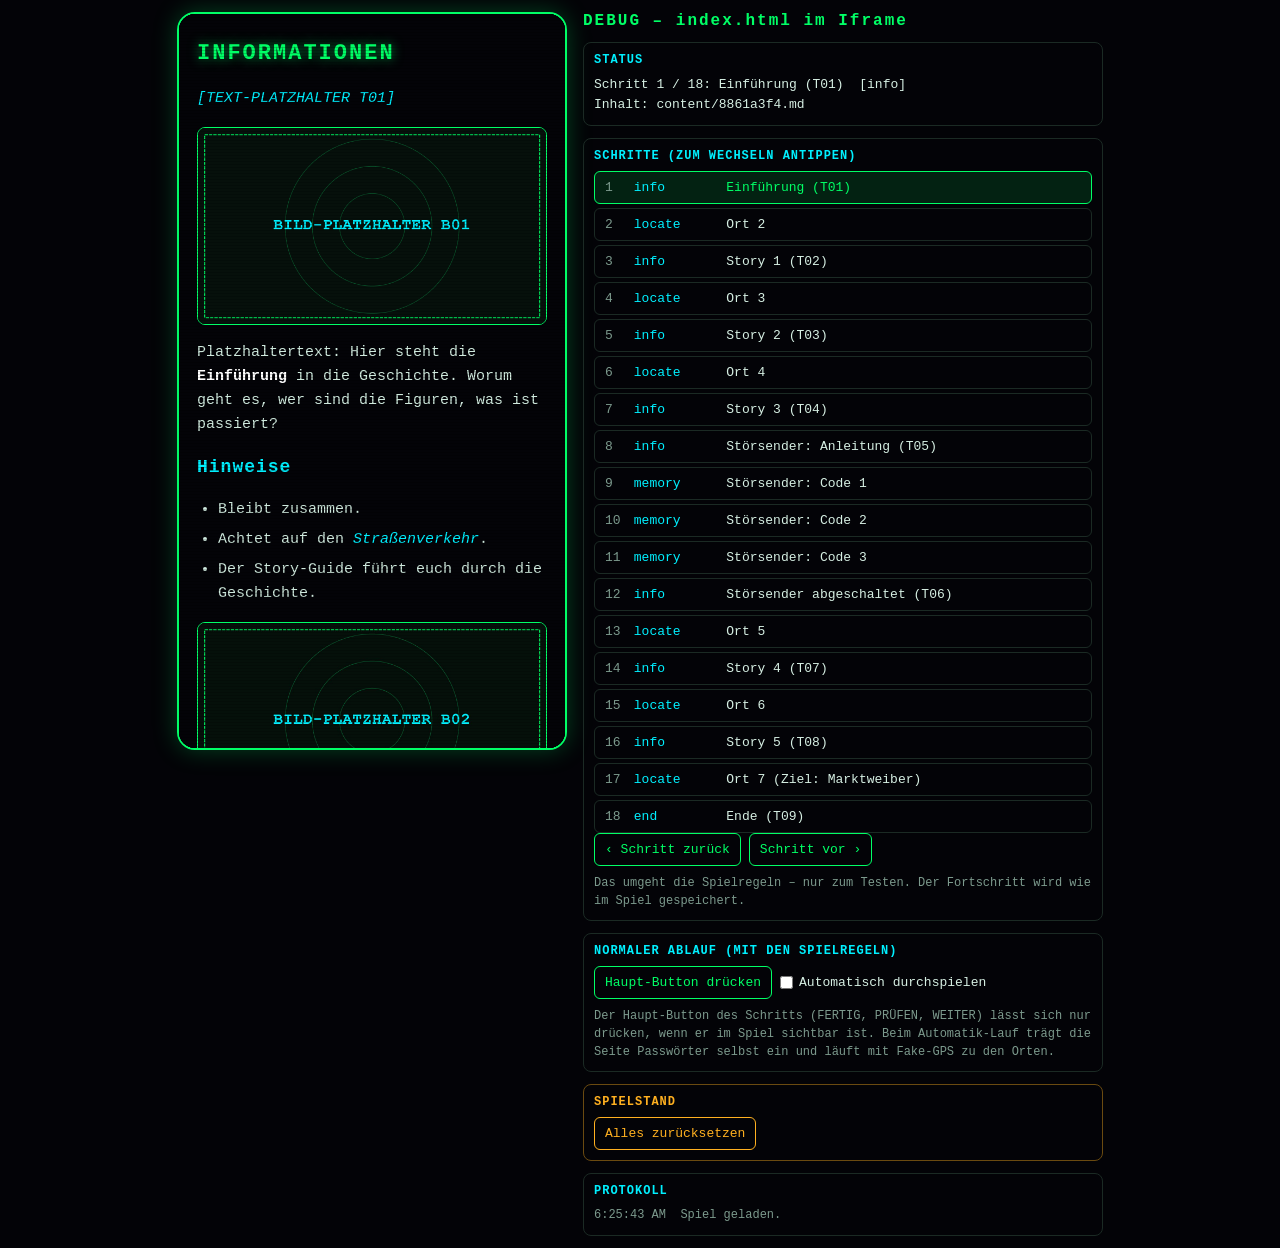
==== debug.html @ dcfc19c9 "V18" ====
<!DOCTYPE html>
<html lang="de">
<head>
  <meta charset="UTF-8">
  <title>Debug</title>
  <meta name="viewport" content="width=device-width, initial-scale=1">
  <meta name="theme-color" content="#030307">
  <meta name="robots" content="noindex">

  <style>
    :root { --bg: #030307; --green: #00ff66; --cyan: #00f0ff; --red: #ff3b5c; --amber: #ffb020; --muted: #7c9a8d; --line: #1b2a24; }
    * { box-sizing: border-box; margin: 0; padding: 0; }
    html, body { background: var(--bg); color: #d6efe3; font-family: "Courier New", ui-monospace, Menlo, Consolas, monospace; font-size: 13px; }

    .wrap { display: flex; flex-wrap: wrap; gap: 16px; justify-content: center; align-items: flex-start; padding: 12px; }
    .phone { width: 390px; max-width: 100%; height: min(800px, 82vh); border: 2px solid var(--green); border-radius: 18px; overflow: hidden; background: #000; box-shadow: 0 0 24px rgba(0, 255, 102, 0.25); }
    iframe { width: 100%; height: 100%; border: 0; display: block; }

    .panel { flex: 1 1 340px; max-width: 520px; display: flex; flex-direction: column; gap: 12px; }
    h1 { font-size: 16px; color: var(--green); letter-spacing: 2px; }
    h2 { font-size: 12px; color: var(--cyan); letter-spacing: 1px; margin-bottom: 8px; text-transform: uppercase; }
    section { border: 1px solid var(--line); border-radius: 8px; padding: 10px; }
    section.warn { border-color: #6a4a10; }
    section.warn h2 { color: var(--amber); }

    .row { display: flex; flex-wrap: wrap; gap: 8px; align-items: center; }
    .row + .row { margin-top: 8px; }
    button { font: inherit; color: var(--green); background: transparent; border: 1px solid var(--green); border-radius: 6px; padding: 8px 10px; cursor: pointer; }
    button:active { background: rgba(0, 255, 102, 0.15); }
    button.danger { color: var(--amber); border-color: var(--amber); }
    label { display: inline-flex; align-items: center; gap: 6px; color: #d6efe3; }
    input[type="number"] { font: inherit; width: 72px; background: #0a0f0d; color: var(--green); border: 1px solid var(--line); border-radius: 4px; padding: 5px; }
    input[type="range"] { flex: 1; min-width: 120px; accent-color: var(--green); }

    .steps { display: flex; flex-direction: column; gap: 4px; }
    .steps button { text-align: left; display: flex; gap: 8px; border-color: var(--line); color: #d6efe3; }
    .steps button .no { color: var(--muted); min-width: 1.6em; }
    .steps button .ty { color: var(--cyan); min-width: 6.5em; }
    .steps button.now { border-color: var(--green); background: rgba(0, 255, 102, 0.12); color: var(--green); }
    .steps button.done .no::after { content: " ✔"; color: var(--green); }

    pre { white-space: pre-wrap; line-height: 1.55; color: #d6efe3; }
    #log { max-height: 150px; overflow-y: auto; color: var(--muted); font-size: 12px; }
    .err { color: var(--red); }
    .hint { color: var(--muted); font-size: 12px; line-height: 1.5; }
  </style>
</head>
<body>
  <div class="wrap">
    <div class="phone">
      <iframe id="game" src="index.html" title="Spiel" allow="geolocation; accelerometer; gyroscope; magnetometer; screen-wake-lock"></iframe>
    </div>

    <aside class="panel">
      <h1>DEBUG – index.html im Iframe</h1>
      <p class="hint" id="problem" hidden></p>

      <section>
        <h2>Status</h2>
        <pre id="status">Lade …</pre>
      </section>

      <section>
        <h2>Schritte (zum Wechseln antippen)</h2>
        <div class="steps" id="steps"></div>
        <div class="row">
          <button type="button" id="prev">‹ Schritt zurück</button>
          <button type="button" id="fwd">Schritt vor ›</button>
        </div>
        <p class="hint" style="margin-top:8px">Das umgeht die Spielregeln – nur zum Testen. Der Fortschritt wird wie im Spiel gespeichert.</p>
      </section>

      <section>
        <h2>Normaler Ablauf (mit den Spielregeln)</h2>
        <div class="row">
          <button type="button" id="main">Haupt-Button drücken</button>
          <label><input type="checkbox" id="auto"> Automatisch durchspielen</label>
        </div>
        <p class="hint" style="margin-top:8px">Der Haupt-Button des Schritts (FERTIG, PRÜFEN, WEITER) lässt sich nur drücken, wenn er im Spiel sichtbar ist. Beim Automatik-Lauf trägt die Seite Passwörter selbst ein und läuft mit Fake-GPS zu den Orten.</p>
      </section>

      <section data-for="locate" hidden>
        <h2>Ort: Fake-GPS (überschreibt das echte GPS)</h2>
        <div class="row">
          <button type="button" id="tp">Zum Ort teleportieren</button>
          <button type="button" id="far">100 m davor</button>
          <button type="button" id="near">35 m davor</button>
          <button type="button" id="step">Schritt zum Ort</button>
        </div>
        <div class="row">
          <label>Schritt <input type="number" id="stepM" value="12" min="1" max="200"> m</label>
          <label>Genauigkeit <input type="number" id="acc" value="8" min="1" max="500"> m</label>
          <button type="button" id="real">Echtes GPS</button>
        </div>
        <div class="row">
          <label><input type="checkbox" id="compass"> Fake-Kompass</label>
          <input type="range" id="heading" min="0" max="359" value="0">
          <span id="headingVal">0°</span>
        </div>
      </section>

      <section data-for="password" hidden>
        <h2>Passwort</h2>
        <div class="row">
          <button type="button" id="fillRight">Richtiges Passwort eintragen</button>
          <button type="button" id="fillWrong">Falsches testen</button>
        </div>
        <p class="hint" style="margin-top:8px" id="answers"></p>
      </section>

      <section data-for="memory" hidden>
        <h2>Minispiel: Muster</h2>
        <div class="row">
          <button type="button" id="memSolve">Muster lösen</button>
          <button type="button" id="memWrong">Falsche Taste</button>
        </div>
        <p class="hint" style="margin-top:8px">Wirkt nur, solange das Eingabefeld frei ist (nach dem Blinken).</p>
      </section>

      <section class="warn">
        <h2>Spielstand</h2>
        <div class="row">
          <button type="button" id="reset" class="danger">Alles zurücksetzen</button>
        </div>
      </section>

      <section>
        <h2>Protokoll</h2>
        <pre id="log"></pre>
      </section>
    </aside>
  </div>

  <script>
  "use strict";

  /* ======================================================================
     debug.html – zeigt die index.html in einem Iframe (kein doppelter Code) und steuert sie
     von außen. Das geht, weil beide Seiten denselben Ursprung haben (über https:// oder
     http://localhost öffnen – als Datei (file://) verbietet der Browser den Zugriff).
     Die Schritte und ihre Reihenfolge kommen aus steps.js des Spiels; hier wird nichts nachgebaut.
     Neue Module funktionieren hier sofort mit Schrittliste, Zurück/Vor und Haupt-Button.
     ====================================================================== */

  const $ = (id) => document.getElementById(id);
  const frame = $("game");
  const M_PER_DEG = 111320;

  /* ---------- Zugriff auf das Spiel ---------- */
  function gameWindow() {
    try {
      const w = frame.contentWindow;
      void w.document;                      // wirft bei fremdem Ursprung
      return typeof w.goTo === "function" && w.document.getElementById("view") ? w : null;
    } catch (e) { return null; }
  }
  /** Code im Kontext des Spiels ausführen (kommt auch an dessen let/const heran) */
  function ev(code) {
    const w = gameWindow();
    if (!w) throw new Error("Spiel nicht bereit");
    return w.eval(code);
  }
  /** Zustand des Spiels als einfaches Objekt */
  function snapshot() {
    return JSON.parse(ev("JSON.stringify({" +
      "index: state.index, total: STEPS.length," +
      "steps: STEPS.map((s) => ({ id: s.id, type: s.type, title: s.title || s.id }))," +
      "step: STEPS[state.index]," +
      "info: current && current.instance && current.instance.info ? current.instance.info() : null," +
      "pos: pos ? { acc: pos.acc, age: (Date.now() - pos.t) / 1000 } : null," +
      "heading: heading })"));
  }

  function log(msg, isError) {
    const el = $("log");
    const line = document.createElement("div");
    line.textContent = `${new Date().toLocaleTimeString()}  ${msg}`;
    if (isError) line.className = "err";
    el.prepend(line);
    while (el.childElementCount > 60) el.lastChild.remove();
  }
  function act(name, fn) {
    try { fn(); } catch (e) { log(`${name}: ${e.message}`, true); }
  }

  /* ---------- Schritte wechseln ---------- */
  function goTo(i) {
    const s = snapshot();
    const index = Math.min(Math.max(i, 0), s.total - 1);
    ev(`goTo(${index})`);
    log(`Schritt ${index + 1} „${s.steps[index].title}“ (${s.steps[index].type}).`);
  }
  $("prev").addEventListener("click", () => act("Zurück", () => goTo(snapshot().index - 1)));
  $("fwd").addEventListener("click", () => act("Vor", () => goTo(snapshot().index + 1)));

  /* ---------- Haupt-Button (normaler Ablauf) ---------- */
  function mainButton() {
    return [...gameWindow().document.querySelectorAll("#view .go")].find((b) => !b.disabled && b.getClientRects().length > 0) || null;
  }
  function pressMain() {
    const b = mainButton();
    if (!b) throw new Error("Es gibt gerade keinen drückbaren Haupt-Button (bei „Ort“: erst am Ort).");
    b.click();
    log(`Gedrückt: „${b.textContent.trim()}“.`);
  }
  $("main").addEventListener("click", () => act("Haupt-Button", pressMain));

  /* ---------- Geometrie & Fake-GPS ---------- */
  const mToLat = (m) => m / M_PER_DEG;
  function distM(a, b) {
    const dy = (b.lat - a.lat) * M_PER_DEG;
    const dx = (b.lng - a.lng) * M_PER_DEG * Math.cos((a.lat * Math.PI) / 180);
    return Math.hypot(dx, dy);
  }

  const fake = { active: false, lat: 0, lng: 0 };
  function sendFix() {
    const w = gameWindow();
    if (!w || !fake.active) return;
    w.onPosition({ coords: { latitude: fake.lat, longitude: fake.lng, accuracy: Number($("acc").value) || 8, heading: null, speed: 0 } });
  }
  function setFake(lat, lng) {
    fake.active = true; fake.lat = lat; fake.lng = lng;
    sendFix();
  }
  // Frische Fake-Messung, solange aktiv (sonst würde ein echtes GPS-Signal dazwischenfunken)
  setInterval(() => { try { sendFix(); } catch (e) { /* Spiel lädt gerade */ } }, 1000);

  function stepToward(t, meters) {
    const d = distM(fake, t);
    if (d < 0.5) return;
    const k = Math.min(meters, d) / d;
    setFake(fake.lat + (t.lat - fake.lat) * k, fake.lng + (t.lng - fake.lng) * k);
  }
  function locateStep() {
    const s = snapshot();
    if (s.step.type !== "locate") throw new Error("Der aktuelle Schritt ist kein Ort.");
    return s.step;
  }

  $("tp").addEventListener("click", () => act("Teleport", () => {
    const t = locateStep();
    setFake(t.lat, t.lng);
    log("Fake-GPS direkt am Ort.");
  }));
  $("far").addEventListener("click", () => act("100 m davor", () => {
    const t = locateStep();
    setFake(t.lat - mToLat(100), t.lng);
    log("Fake-GPS 100 m südlich vom Ort.");
  }));
  $("near").addEventListener("click", () => act("35 m davor", () => {
    const t = locateStep();
    setFake(t.lat - mToLat(35), t.lng);
    log("Fake-GPS 35 m südlich vom Ort (zwischen „Fast da“ und Ankunft).");
  }));
  $("step").addEventListener("click", () => act("Schritt", () => {
    const t = locateStep();
    if (!fake.active) setFake(t.lat - mToLat(100), t.lng);
    stepToward(t, Number($("stepM").value) || 12);
  }));
  $("real").addEventListener("click", () => { fake.active = false; log("Echtes GPS wird wieder genutzt."); });

  $("heading").addEventListener("input", () => { $("headingVal").textContent = `${$("heading").value}°`; });
  setInterval(() => {
    if (!$("compass").checked) return;
    try { ev(`setSensorHeading(${Number($("heading").value)})`); } catch (e) { /* Spiel lädt gerade */ }
  }, 100);

  /* ---------- Passwort ---------- */
  function fillPassword(text) {
    const doc = gameWindow().document;
    const input = doc.querySelector("#view input.field");
    const form = doc.querySelector("#view form");
    if (!input || !form) throw new Error("Der aktuelle Schritt hat kein Passwort-Feld.");
    input.value = text;
    form.requestSubmit();
  }
  $("fillRight").addEventListener("click", () => act("Passwort", () => {
    const answers = snapshot().step.answers || [];
    if (!answers.length) throw new Error("Für diesen Schritt ist kein Passwort hinterlegt.");
    fillPassword(answers[0]);
    log(`Passwort „${answers[0]}“ eingetragen.`);
  }));
  $("fillWrong").addEventListener("click", () => act("Passwort", () => { fillPassword("falsch-" + Date.now() % 1000); log("Falsches Passwort eingetragen."); }));

  /* ---------- Minispiel ---------- */
  function memoryCells() { return [...gameWindow().document.querySelectorAll("#view .mem-cell")]; }
  function solveMemory() {
    const s = snapshot();
    if (!s.info || s.info.phase !== "input") throw new Error("Das Muster wird gerade gezeigt oder die Runde läuft nicht.");
    const cells = memoryCells();
    s.info.pattern.filter((i) => !s.info.found.includes(i)).forEach((i) => cells[i].click());
  }
  $("memSolve").addEventListener("click", () => act("Muster", () => { solveMemory(); log("Muster gelöst."); }));
  $("memWrong").addEventListener("click", () => act("Muster", () => {
    const s = snapshot();
    if (!s.info || s.info.phase !== "input") throw new Error("Das Muster wird gerade gezeigt oder die Runde läuft nicht.");
    const wrong = memoryCells().findIndex((c, i) => !s.info.pattern.includes(i));
    memoryCells()[wrong].click();
    log("Falsche Taste getippt.");
  }));

  /* ---------- Automatisch durchspielen (jeder Schritt mit seinen normalen Regeln) ---------- */
  let lastAutoIndex = -1, autoWait = 0;
  setInterval(() => {
    if (!$("auto").checked) return;
    try {
      const s = snapshot();
      const t = s.step.type;
      if (t === "end") { $("auto").checked = false; log("Ende erreicht – Automatik beendet."); return; }
      if (s.index !== lastAutoIndex) { lastAutoIndex = s.index; autoWait = 0; }

      if (t === "locate") {
        if (s.info && s.info.arrived) { if (mainButton()) pressMain(); return; }
        if (!fake.active) setFake(s.step.lat - mToLat(150), s.step.lng);
        stepToward(s.step, Number($("stepM").value) || 12);
      } else if (t === "memory") {
        if (s.info.phase === "idle" && mainButton()) pressMain();
        else if (s.info.phase === "input") solveMemory();
      } else if (t === "password") {
        if (autoWait === 0) { fillPassword((s.step.answers || [""])[0]); autoWait = 1; }
      } else if (autoWait === 0 && mainButton()) {
        pressMain();
        autoWait = 1;
      }
    } catch (e) { /* Spiel lädt gerade */ }
  }, 450);

  /* ---------- Zurücksetzen ---------- */
  $("reset").addEventListener("click", () => act("Reset", () => {
    fake.active = false;
    $("auto").checked = false;
    ev("localStorage.clear()");
    frame.contentWindow.location.reload();
    log("Spielstand gelöscht, Spiel neu geladen.");
  }));

  /* ---------- Anzeige ---------- */
  let renderedIndex = -1, renderedTotal = -1;

  function renderSteps(s) {
    const box = $("steps");
    box.replaceChildren(...s.steps.map((st, i) => {
      const b = document.createElement("button");
      b.type = "button";
      b.className = i === s.index ? "now" : i < s.index ? "done" : "";
      const no = document.createElement("span"); no.className = "no"; no.textContent = String(i + 1);
      const ty = document.createElement("span"); ty.className = "ty"; ty.textContent = st.type;
      const ti = document.createElement("span"); ti.textContent = st.title;
      b.append(no, ty, ti);
      b.addEventListener("click", () => act("Wechsel", () => goTo(i)));
      return b;
    }));
  }

  function renderStatus() {
    const box = $("status"), problem = $("problem");
    let s;
    try { s = snapshot(); } catch (e) {
      box.textContent = "Spiel nicht erreichbar.";
      problem.hidden = false;
      problem.className = "hint err";
      problem.textContent = location.protocol === "file:"
        ? "Zugriff blockiert: Bitte debug.html über https:// (z. B. GitHub Pages) oder http://localhost öffnen, nicht als Datei."
        : "Das Spiel lädt noch …";
      return;
    }
    problem.hidden = true;

    if (s.index !== renderedIndex || s.total !== renderedTotal) {
      renderSteps(s);
      renderedIndex = s.index; renderedTotal = s.total;
    }
    document.querySelectorAll("[data-for]").forEach((sec) => { sec.hidden = sec.dataset.for !== s.step.type; });
    if (s.step.type === "password") $("answers").textContent = `Richtig: ${(s.step.answers || []).join(", ")}`;

    const lines = [`Schritt ${s.index + 1} / ${s.total}: ${s.step.title || s.step.id}  [${s.step.type}]`];
    if (s.step.md) lines.push(`Inhalt: content/${s.step.md}.md`);
    if (s.step.type === "locate" && s.info) {
      lines.push(`Entfernung: ${s.info.dist === null ? "–" : Math.round(s.info.dist) + " m"}   Angekommen: ${s.info.arrived ? "JA (WEITER sichtbar)" : "nein"}`);
      lines.push(`Regel: Radius ${s.info.radius} m, Genauigkeit ≤ ${s.info.maxAcc} m, ${s.info.holdSeconds} s ununterbrochen (jetzt ${s.info.held.toFixed(1)} s); „FAST DA“ ab ${s.info.approach} m`);
      lines.push(s.pos ? `GPS ±${Math.round(s.pos.acc)} m (${fake.active ? "FAKE" : "echt"}, vor ${Math.round(s.pos.age)} s)` : "GPS: noch keine Position");
      lines.push(`Kompass: ${s.heading === null ? "–" : Math.round(s.heading) + "°"}`);
    }
    if (s.step.type === "memory" && s.info) {
      lines.push(`Runde ${s.info.round} / ${s.info.rounds}   Phase: ${s.info.phase}   getippt: ${s.info.found.length} / ${s.info.pattern.length}` + (s.info.failTo ? `   bei Fehler → ${s.info.failTo}` : ""));
    }
    box.textContent = lines.join("\n");
  }
  setInterval(renderStatus, 500);

  frame.addEventListener("load", () => { renderedIndex = -1; log("Spiel geladen."); });
  </script>
</body>
</html>
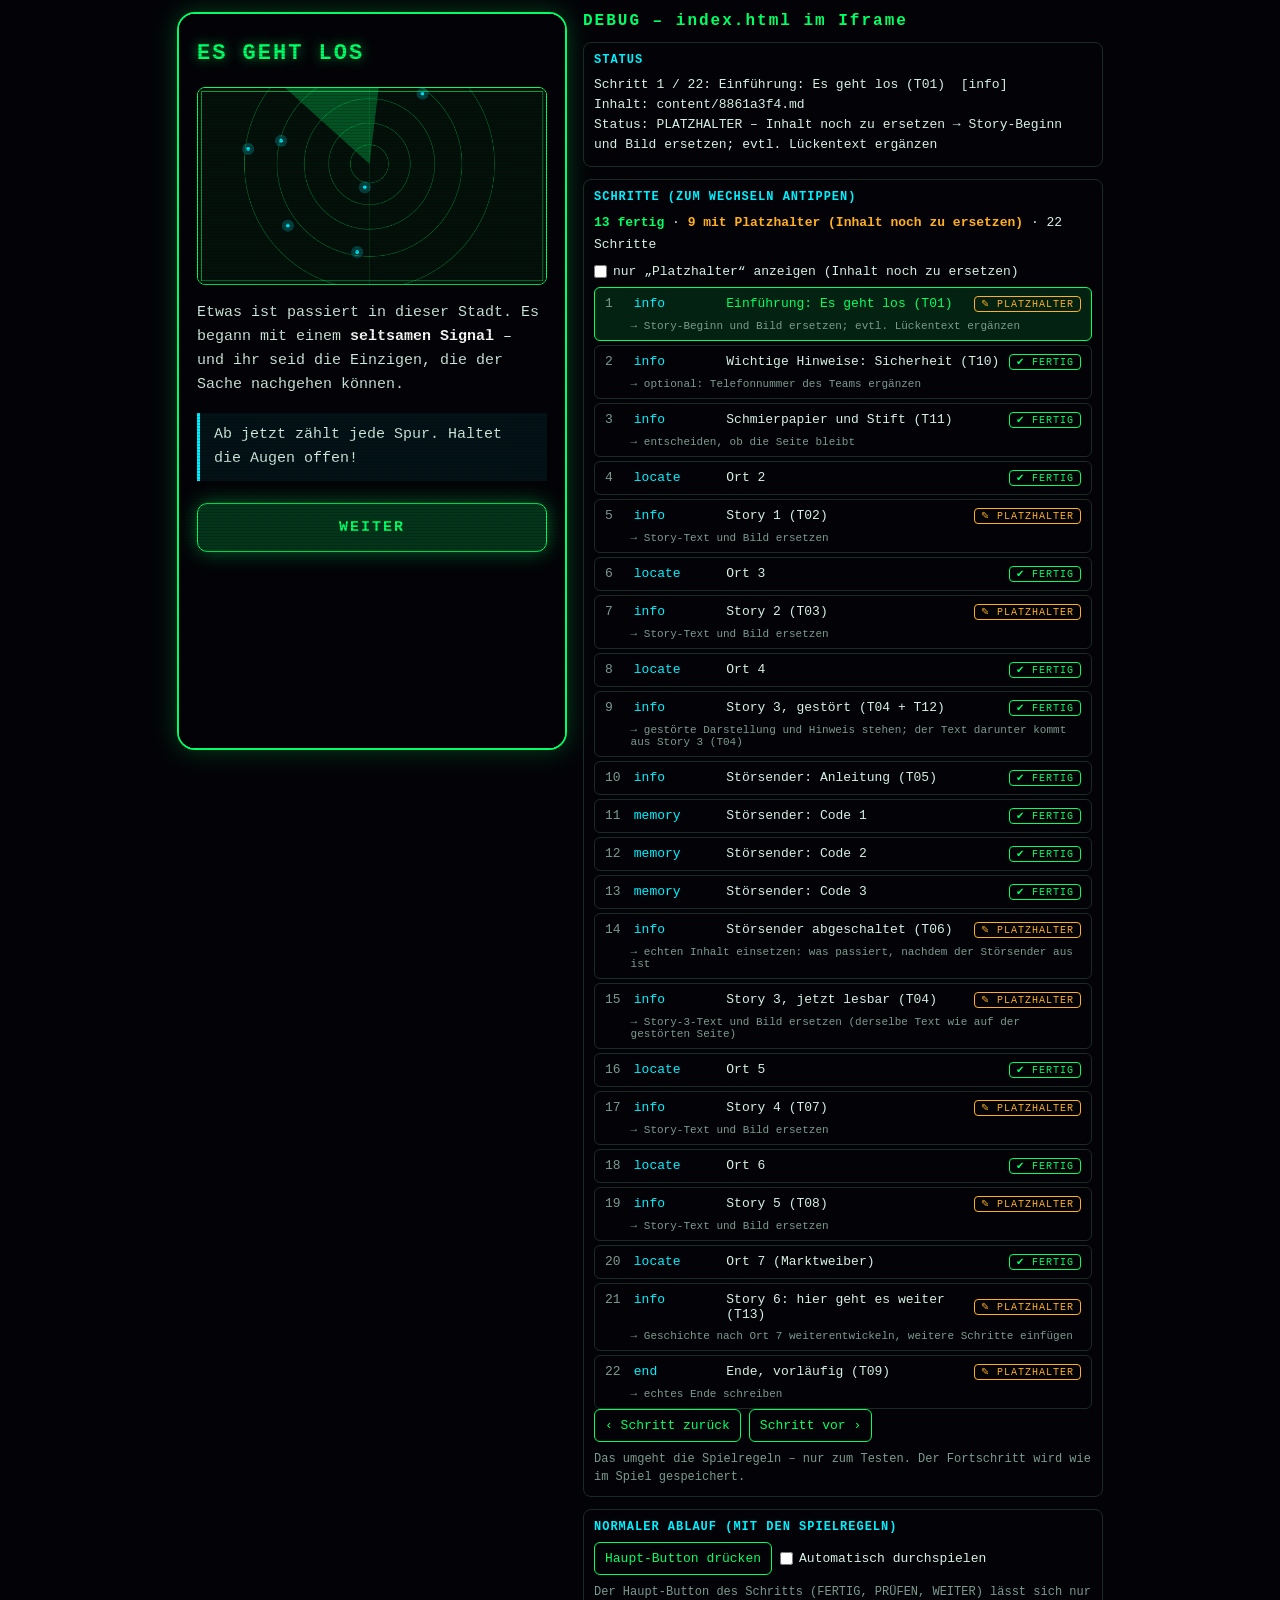
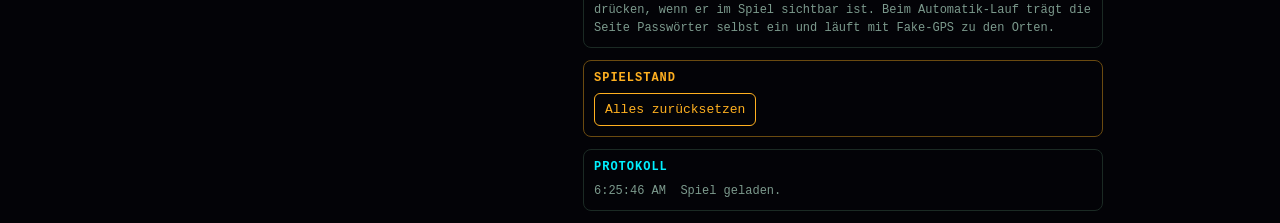
==== commit c24ec5f9: "V20" ====
--- a/debug.html
+++ b/debug.html
@@ -38,6 +38,15 @@
     .steps button .ty { color: var(--cyan); min-width: 6.5em; }
     .steps button.now { border-color: var(--green); background: rgba(0, 255, 102, 0.12); color: var(--green); }
     .steps button.done .no::after { content: " ✔"; color: var(--green); }
+    .steps button { flex-wrap: wrap; }
+    .steps button .ti { flex: 1; min-width: 8em; }
+    .steps button .todo { flex: 1 1 100%; padding-left: calc(1.6em + 8px); font-size: 11px; color: var(--muted); }
+    .badge { font-size: 10px; letter-spacing: 1px; padding: 1px 6px; border-radius: 4px; border: 1px solid; white-space: nowrap; align-self: center; }
+    .badge.fertig { color: var(--green); border-color: var(--green); }
+    .badge.platzhalter { color: var(--amber); border-color: var(--amber); }
+    .summary { margin-bottom: 8px; line-height: 1.7; }
+    .summary b.f { color: var(--green); }
+    .summary b.p { color: var(--amber); }
 
     pre { white-space: pre-wrap; line-height: 1.55; color: #d6efe3; }
     #log { max-height: 150px; overflow-y: auto; color: var(--muted); font-size: 12px; }
@@ -62,6 +71,8 @@
 
       <section>
         <h2>Schritte (zum Wechseln antippen)</h2>
+        <p class="summary" id="stepsSummary"></p>
+        <div class="row" style="margin: 0 0 8px"><label><input type="checkbox" id="onlyTodo"> nur „Platzhalter“ anzeigen (Inhalt noch zu ersetzen)</label></div>
         <div class="steps" id="steps"></div>
         <div class="row">
           <button type="button" id="prev">‹ Schritt zurück</button>
@@ -164,7 +175,7 @@
   function snapshot() {
     return JSON.parse(ev("JSON.stringify({" +
       "index: state.index, total: STEPS.length," +
-      "steps: STEPS.map((s) => ({ id: s.id, type: s.type, title: s.title || s.id }))," +
+      "steps: STEPS.map((s) => ({ id: s.id, type: s.type, title: s.title || s.id, status: s.status || 'platzhalter', todo: s.todo || '' }))," +
       "step: STEPS[state.index]," +
       "info: current && current.instance && current.instance.info ? current.instance.info() : null," +
       "pos: pos ? { acc: pos.acc, age: (Date.now() - pos.t) / 1000 } : null," +
@@ -338,7 +349,19 @@
   /* ---------- Anzeige ---------- */
   let renderedIndex = -1, renderedTotal = -1;
 
+  let stepList = [];
+
+  /** Zeigt je Schritt „fertig“ oder „Platzhalter“ (Status steht in steps.js) und blendet auf Wunsch die fertigen aus */
+  function applyFilter() {
+    const only = $("onlyTodo").checked;
+    [...$("steps").children].forEach((b, i) => { b.hidden = only && stepList[i] && stepList[i].status !== "platzhalter"; });
+    const done = stepList.filter((st) => st.status === "fertig").length;
+    $("stepsSummary").innerHTML = `<b class="f">${done} fertig</b> · <b class="p">${stepList.length - done} mit Platzhalter (Inhalt noch zu ersetzen)</b> · ${stepList.length} Schritte`;
+  }
+  $("onlyTodo").addEventListener("change", applyFilter);
+
   function renderSteps(s) {
+    stepList = s.steps;
     const box = $("steps");
     box.replaceChildren(...s.steps.map((st, i) => {
       const b = document.createElement("button");
@@ -346,11 +369,20 @@
       b.className = i === s.index ? "now" : i < s.index ? "done" : "";
       const no = document.createElement("span"); no.className = "no"; no.textContent = String(i + 1);
       const ty = document.createElement("span"); ty.className = "ty"; ty.textContent = st.type;
-      const ti = document.createElement("span"); ti.textContent = st.title;
-      b.append(no, ty, ti);
+      const ti = document.createElement("span"); ti.className = "ti"; ti.textContent = st.title;
+      const badge = document.createElement("span");
+      badge.className = `badge ${st.status}`;
+      badge.textContent = st.status === "fertig" ? "✔ FERTIG" : "✎ PLATZHALTER";
+      b.append(no, ty, ti, badge);
+      if (st.todo) {
+        const todo = document.createElement("span"); todo.className = "todo"; todo.textContent = `→ ${st.todo}`;
+        b.append(todo);
+        b.title = st.todo;
+      }
       b.addEventListener("click", () => act("Wechsel", () => goTo(i)));
       return b;
     }));
+    applyFilter();
   }
 
   function renderStatus() {
@@ -376,6 +408,7 @@
 
     const lines = [`Schritt ${s.index + 1} / ${s.total}: ${s.step.title || s.step.id}  [${s.step.type}]`];
     if (s.step.md) lines.push(`Inhalt: content/${s.step.md}.md`);
+    lines.push(`Status: ${s.step.status === "fertig" ? "fertig" : "PLATZHALTER – Inhalt noch zu ersetzen"}${s.step.todo ? " → " + s.step.todo : ""}`);
     if (s.step.type === "locate" && s.info) {
       lines.push(`Entfernung: ${s.info.dist === null ? "–" : Math.round(s.info.dist) + " m"}   Angekommen: ${s.info.arrived ? "JA (WEITER sichtbar)" : "nein"}`);
       lines.push(`Regel: Radius ${s.info.radius} m, Genauigkeit ≤ ${s.info.maxAcc} m, ${s.info.holdSeconds} s ununterbrochen (jetzt ${s.info.held.toFixed(1)} s); „FAST DA“ ab ${s.info.approach} m`);
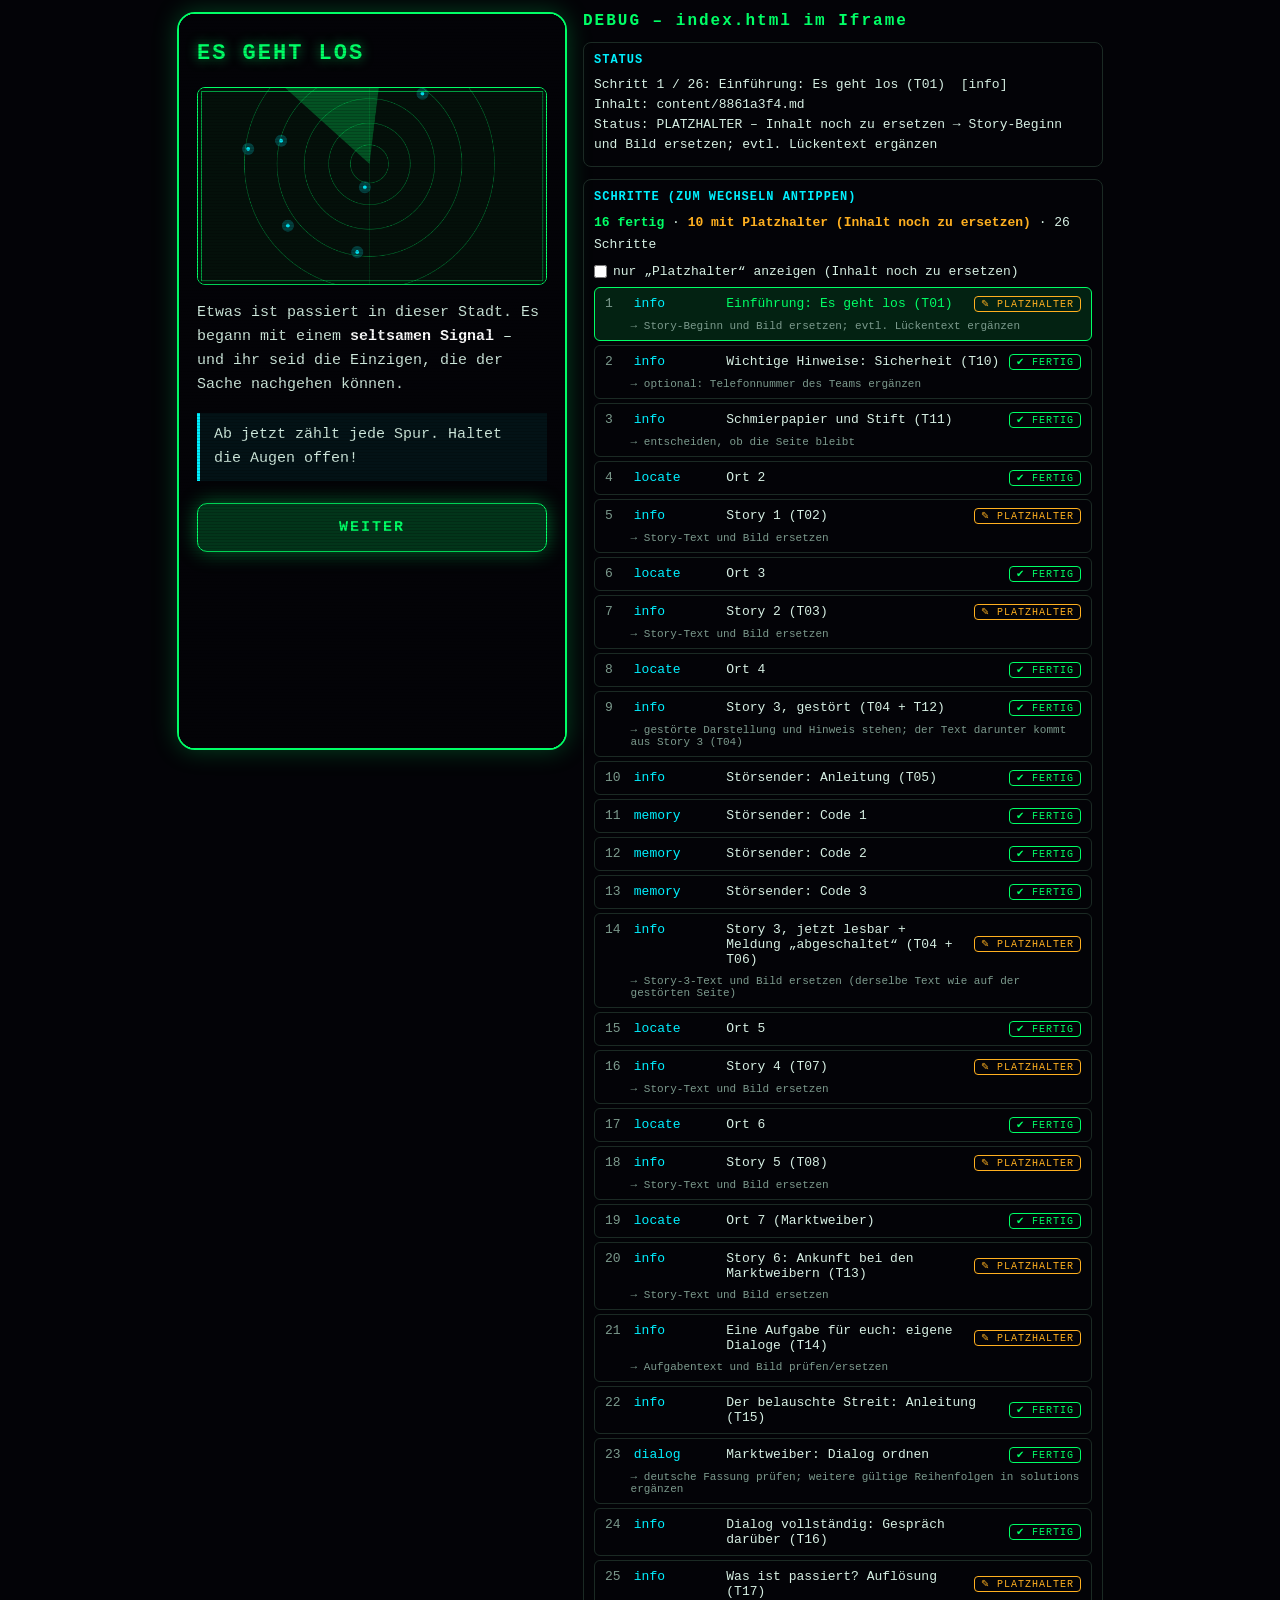
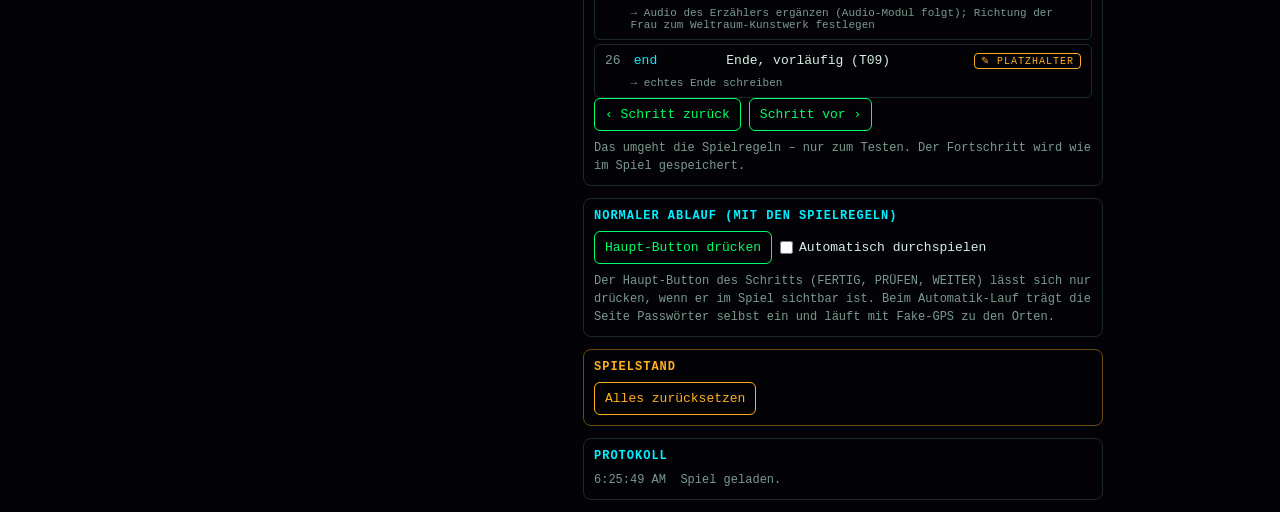
==== commit 2ae73764: "V21" ====
--- a/debug.html
+++ b/debug.html
@@ -128,6 +128,15 @@
         <p class="hint" style="margin-top:8px">Wirkt nur, solange das Eingabefeld frei ist (nach dem Blinken).</p>
       </section>
 
+      <section data-for="dialog" hidden>
+        <h2>Dialog-Aufgabe</h2>
+        <div class="row">
+          <button type="button" id="dlgSolve">Richtig sortieren + prüfen</button>
+          <button type="button" id="dlgFail">Falsch prüfen</button>
+        </div>
+        <p class="hint" style="margin-top:8px">„Falsch prüfen“ dreimal hintereinander mischt alle Sätze neu.</p>
+      </section>
+
       <section class="warn">
         <h2>Spielstand</h2>
         <div class="row">
@@ -311,6 +320,10 @@
     log("Falsche Taste getippt.");
   }));
 
+  /* ---------- Dialog-Aufgabe ---------- */
+  $("dlgSolve").addEventListener("click", () => act("Dialog", () => { ev("current.instance.debugSolve()"); log("Dialog richtig sortiert und geprüft."); }));
+  $("dlgFail").addEventListener("click", () => act("Dialog", () => { ev("current.instance.debugFail()"); log("Falsche Reihenfolge geprüft."); }));
+
   /* ---------- Automatisch durchspielen (jeder Schritt mit seinen normalen Regeln) ---------- */
   let lastAutoIndex = -1, autoWait = 0;
   setInterval(() => {
@@ -325,6 +338,8 @@
         if (s.info && s.info.arrived) { if (mainButton()) pressMain(); return; }
         if (!fake.active) setFake(s.step.lat - mToLat(150), s.step.lng);
         stepToward(s.step, Number($("stepM").value) || 12);
+      } else if (t === "dialog") {
+        if (autoWait === 0) { ev("current.instance.debugSolve()"); autoWait = 1; }
       } else if (t === "memory") {
         if (s.info.phase === "idle" && mainButton()) pressMain();
         else if (s.info.phase === "input") solveMemory();
@@ -415,6 +430,9 @@
       lines.push(s.pos ? `GPS ±${Math.round(s.pos.acc)} m (${fake.active ? "FAKE" : "echt"}, vor ${Math.round(s.pos.age)} s)` : "GPS: noch keine Position");
       lines.push(`Kompass: ${s.heading === null ? "–" : Math.round(s.heading) + "°"}`);
     }
+    if (s.step.type === "dialog" && s.info) {
+      lines.push(`Sprache: ${s.info.lang === "sw" ? "Schwäbisch" : "Deutsch"}   Fehlversuche in Folge: ${s.info.fails} / ${s.info.maxFails}   Reihenfolge: ${s.info.order.map((i) => i + 1).join(" ")}`);
+    }
     if (s.step.type === "memory" && s.info) {
       lines.push(`Runde ${s.info.round} / ${s.info.rounds}   Phase: ${s.info.phase}   getippt: ${s.info.found.length} / ${s.info.pattern.length}` + (s.info.failTo ? `   bei Fehler → ${s.info.failTo}` : ""));
     }
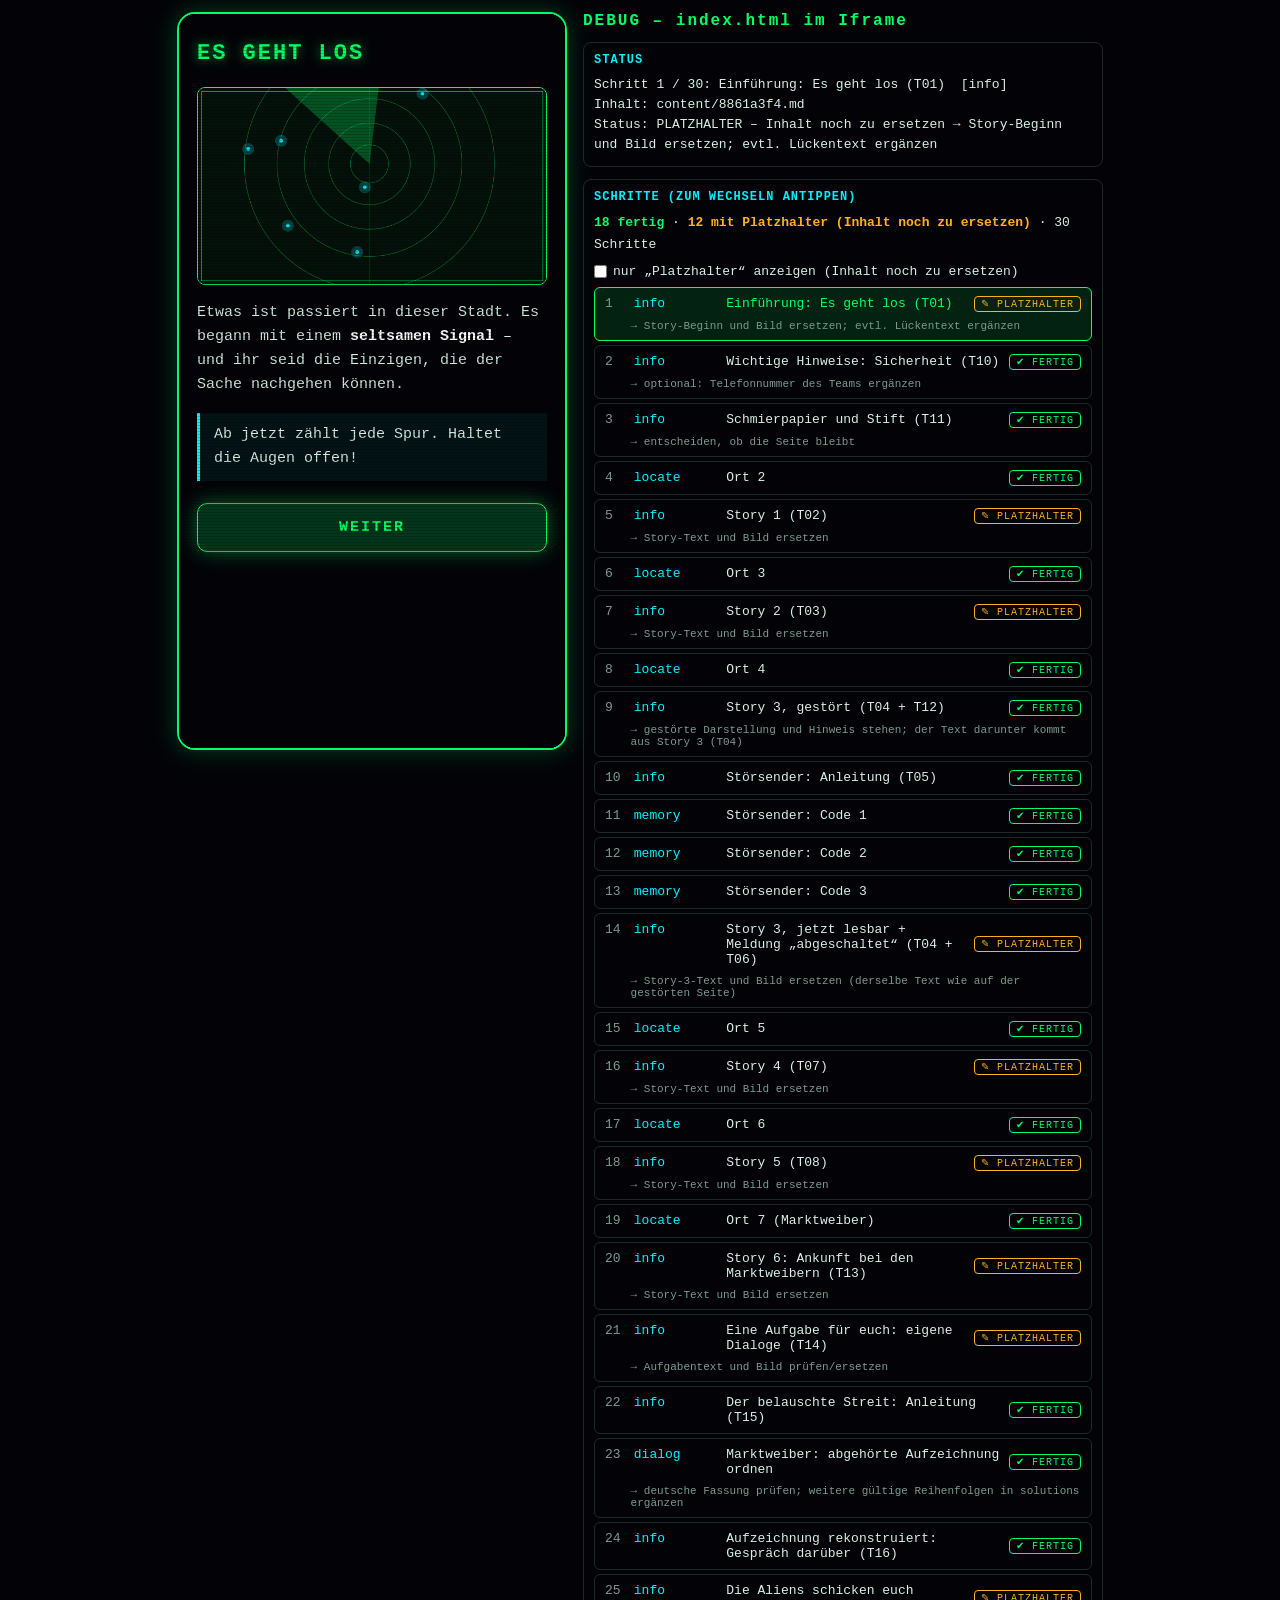
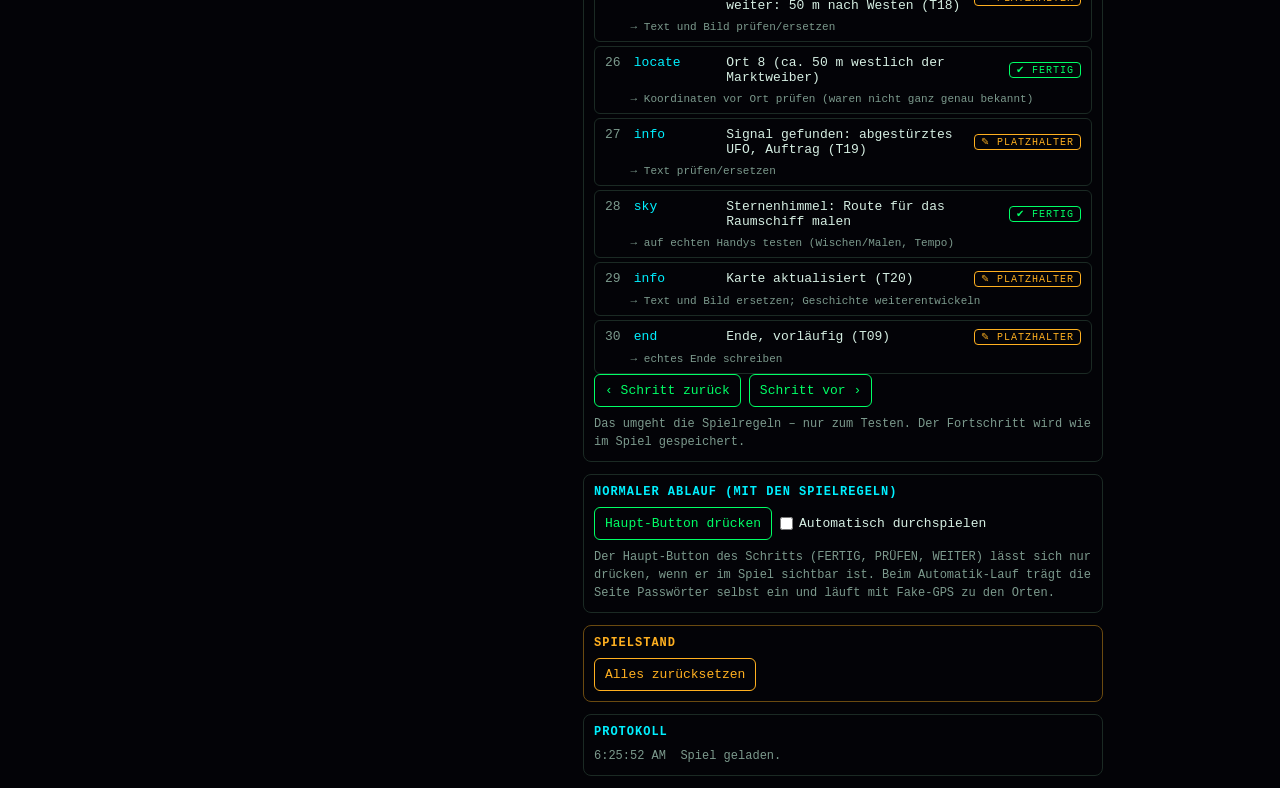
==== commit d18472b6: "V24" ====
--- a/debug.html
+++ b/debug.html
@@ -137,6 +137,15 @@
         <p class="hint" style="margin-top:8px">„Falsch prüfen“ dreimal hintereinander mischt alle Sätze neu.</p>
       </section>
 
+      <section data-for="sky" hidden>
+        <h2>Sternenhimmel</h2>
+        <div class="row">
+          <button type="button" id="skyDraw">Beispiel-Route malen</button>
+          <button type="button" id="skyTick">5 s vorspulen</button>
+        </div>
+        <p class="hint" style="margin-top:8px">Danach „Haupt-Button drücken“ (Route senden, später Weiter). „NOCH EINMAL“ und die Betriebsarten bedienst du im Telefon-Fenster.</p>
+      </section>
+
       <section class="warn">
         <h2>Spielstand</h2>
         <div class="row">
@@ -320,6 +329,10 @@
     log("Falsche Taste getippt.");
   }));
 
+  /* ---------- Sternenhimmel ---------- */
+  $("skyTick").addEventListener("click", () => act("Sternenhimmel", () => { ev("current.instance.debugTick(5)"); log("5 Sekunden vorgespult."); }));
+  $("skyDraw").addEventListener("click", () => act("Sternenhimmel", () => { ev("current.instance.debugDraw()"); log("Beispiel-Route gemalt."); }));
+
   /* ---------- Dialog-Aufgabe ---------- */
   $("dlgSolve").addEventListener("click", () => act("Dialog", () => { ev("current.instance.debugSolve()"); log("Dialog richtig sortiert und geprüft."); }));
   $("dlgFail").addEventListener("click", () => act("Dialog", () => { ev("current.instance.debugFail()"); log("Falsche Reihenfolge geprüft."); }));
@@ -338,6 +351,10 @@
         if (s.info && s.info.arrived) { if (mainButton()) pressMain(); return; }
         if (!fake.active) setFake(s.step.lat - mToLat(150), s.step.lng);
         stepToward(s.step, Number($("stepM").value) || 12);
+      } else if (t === "sky") {
+        if (s.info.phase === "draw" && s.info.length < s.info.minLength) ev("current.instance.debugDraw()");
+        else if (s.info.phase === "flying") ev("current.instance.debugTick(1.5)");
+        else if (mainButton()) pressMain();
       } else if (t === "dialog") {
         if (autoWait === 0) { ev("current.instance.debugSolve()"); autoWait = 1; }
       } else if (t === "memory") {
@@ -430,6 +447,9 @@
       lines.push(s.pos ? `GPS ±${Math.round(s.pos.acc)} m (${fake.active ? "FAKE" : "echt"}, vor ${Math.round(s.pos.age)} s)` : "GPS: noch keine Position");
       lines.push(`Kompass: ${s.heading === null ? "–" : Math.round(s.heading) + "°"}`);
     }
+    if (s.step.type === "sky" && s.info) {
+      lines.push(`Phase: ${s.info.phase}   Betriebsart: ${s.info.mode === "fly" ? "fliegen" : "malen"}   Route: ${s.info.length} / ${s.info.minLength} px   Kamera: ${s.info.cam}`);
+    }
     if (s.step.type === "dialog" && s.info) {
       lines.push(`Sprache: ${s.info.lang === "sw" ? "Schwäbisch" : "Deutsch"}   Fehlversuche in Folge: ${s.info.fails} / ${s.info.maxFails}   Reihenfolge: ${s.info.order.map((i) => i + 1).join(" ")}`);
     }
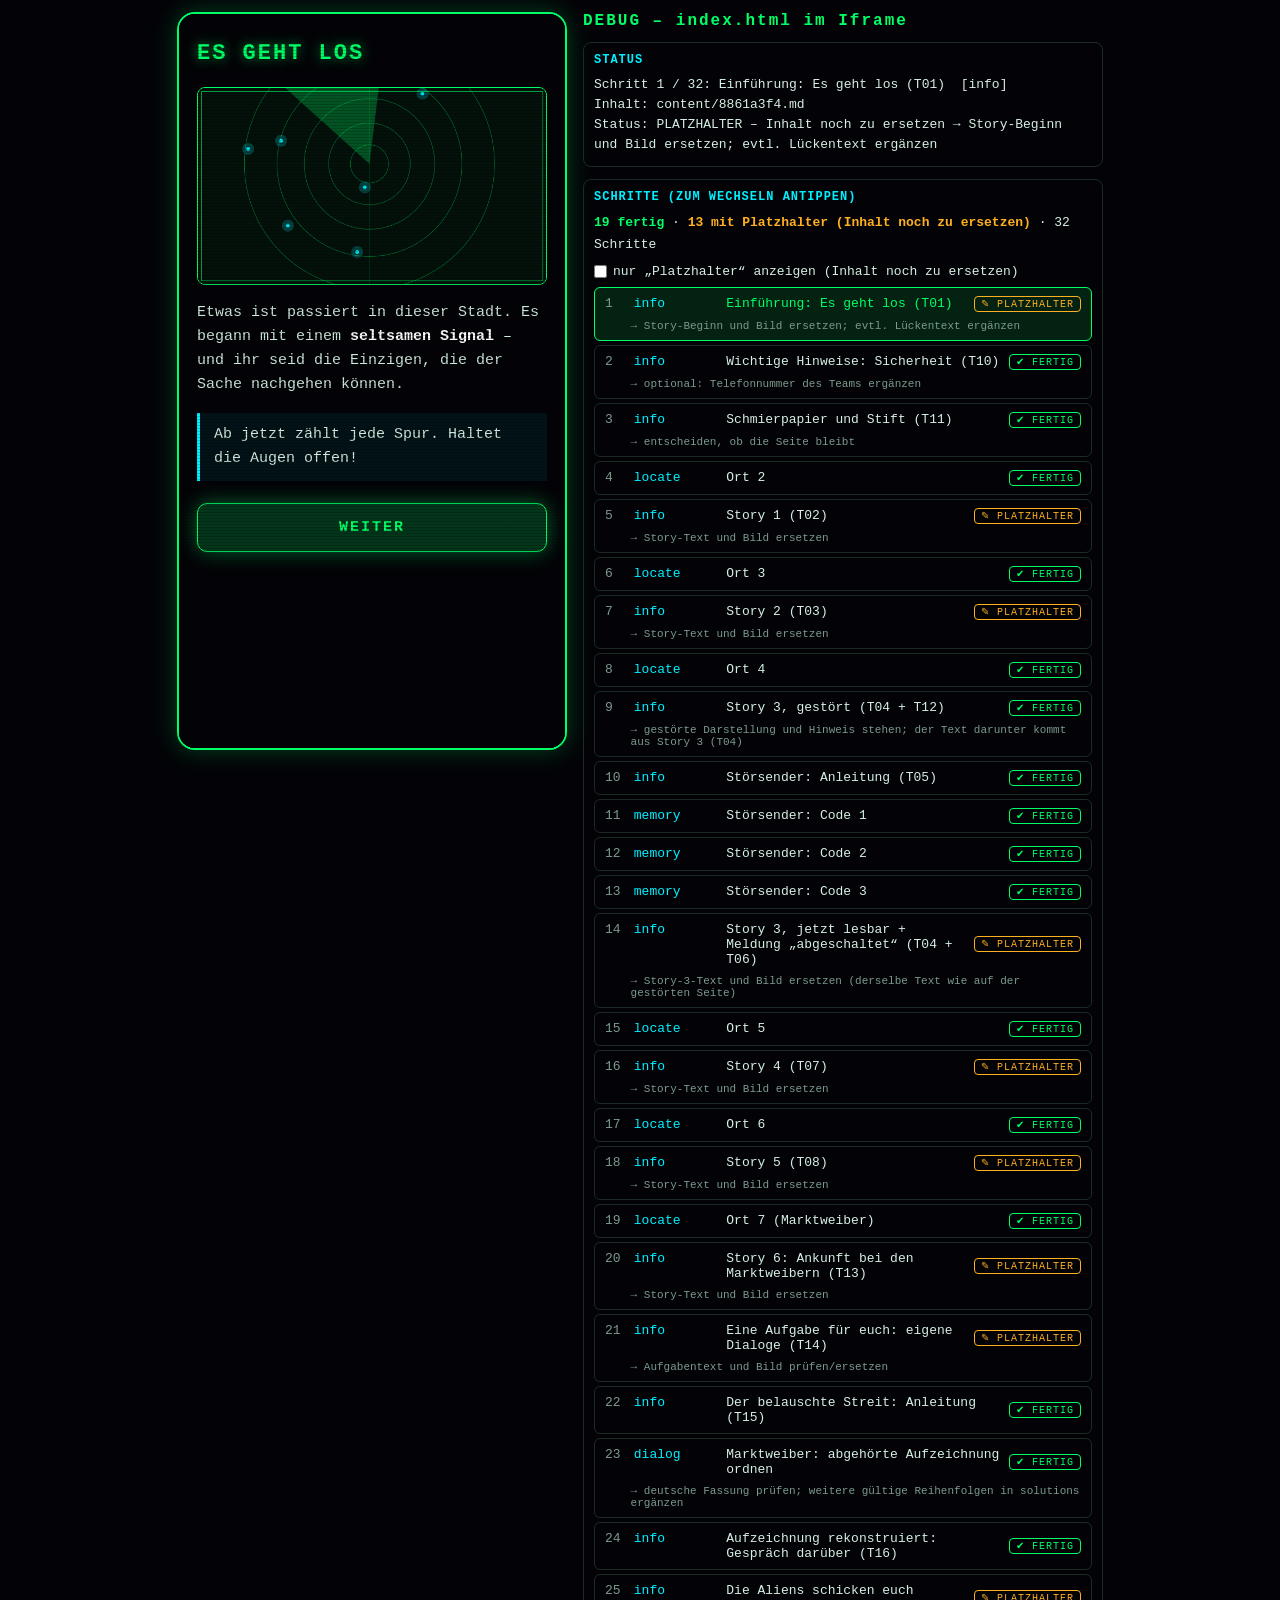
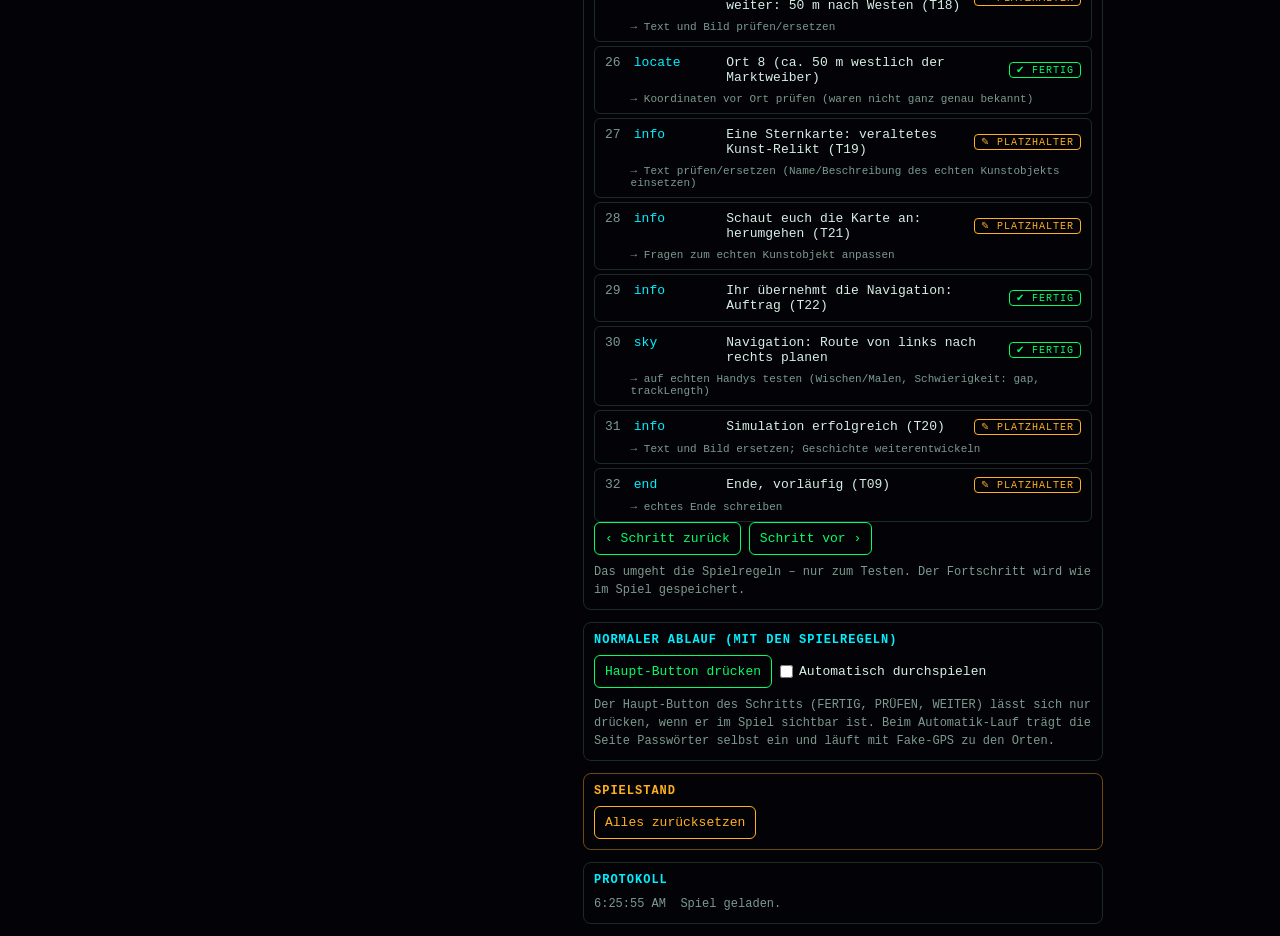
==== commit e8baada5: "V25" ====
--- a/debug.html
+++ b/debug.html
@@ -140,10 +140,11 @@
       <section data-for="sky" hidden>
         <h2>Sternenhimmel</h2>
         <div class="row">
-          <button type="button" id="skyDraw">Beispiel-Route malen</button>
+          <button type="button" id="skyDraw">Gültige Route malen</button>
+          <button type="button" id="skyCrash">In Hindernis fliegen</button>
           <button type="button" id="skyTick">5 s vorspulen</button>
         </div>
-        <p class="hint" style="margin-top:8px">Danach „Haupt-Button drücken“ (Route senden, später Weiter). „NOCH EINMAL“ und die Betriebsarten bedienst du im Telefon-Fenster.</p>
+        <p class="hint" style="margin-top:8px">Danach „Haupt-Button drücken“ (Simulation starten, später Weiter). Rückgängig, Löschen und die Betriebsarten bedienst du im Telefon-Fenster.</p>
       </section>
 
       <section class="warn">
@@ -330,8 +331,9 @@
   }));
 
   /* ---------- Sternenhimmel ---------- */
+  $("skyCrash").addEventListener("click", () => act("Sternenhimmel", () => { ev("current.instance.debugCrash()"); log("Route in ein Hindernis gesteuert."); }));
   $("skyTick").addEventListener("click", () => act("Sternenhimmel", () => { ev("current.instance.debugTick(5)"); log("5 Sekunden vorgespult."); }));
-  $("skyDraw").addEventListener("click", () => act("Sternenhimmel", () => { ev("current.instance.debugDraw()"); log("Beispiel-Route gemalt."); }));
+  $("skyDraw").addEventListener("click", () => act("Sternenhimmel", () => { ev("current.instance.debugDraw()"); log("Gültige Route gemalt."); }));
 
   /* ---------- Dialog-Aufgabe ---------- */
   $("dlgSolve").addEventListener("click", () => act("Dialog", () => { ev("current.instance.debugSolve()"); log("Dialog richtig sortiert und geprüft."); }));
@@ -352,7 +354,7 @@
         if (!fake.active) setFake(s.step.lat - mToLat(150), s.step.lng);
         stepToward(s.step, Number($("stepM").value) || 12);
       } else if (t === "sky") {
-        if (s.info.phase === "draw" && s.info.length < s.info.minLength) ev("current.instance.debugDraw()");
+        if (s.info.phase === "draw" && !s.info.complete) ev("current.instance.debugDraw()");
         else if (s.info.phase === "flying") ev("current.instance.debugTick(1.5)");
         else if (mainButton()) pressMain();
       } else if (t === "dialog") {
@@ -448,7 +450,7 @@
       lines.push(`Kompass: ${s.heading === null ? "–" : Math.round(s.heading) + "°"}`);
     }
     if (s.step.type === "sky" && s.info) {
-      lines.push(`Phase: ${s.info.phase}   Betriebsart: ${s.info.mode === "fly" ? "fliegen" : "malen"}   Route: ${s.info.length} / ${s.info.minLength} px   Kamera: ${s.info.cam}`);
+      lines.push(`Phase: ${s.info.phase}   Betriebsart: ${s.info.mode === "fly" ? "fliegen" : "malen"}   Route: ${s.info.length} Einheiten   Ziel erreicht: ${s.info.complete ? "ja" : "nein"}   Kollision: ${s.info.crashed ? "JA" : "nein"}   Hindernisse: ${s.info.obstacles}`);
     }
     if (s.step.type === "dialog" && s.info) {
       lines.push(`Sprache: ${s.info.lang === "sw" ? "Schwäbisch" : "Deutsch"}   Fehlversuche in Folge: ${s.info.fails} / ${s.info.maxFails}   Reihenfolge: ${s.info.order.map((i) => i + 1).join(" ")}`);
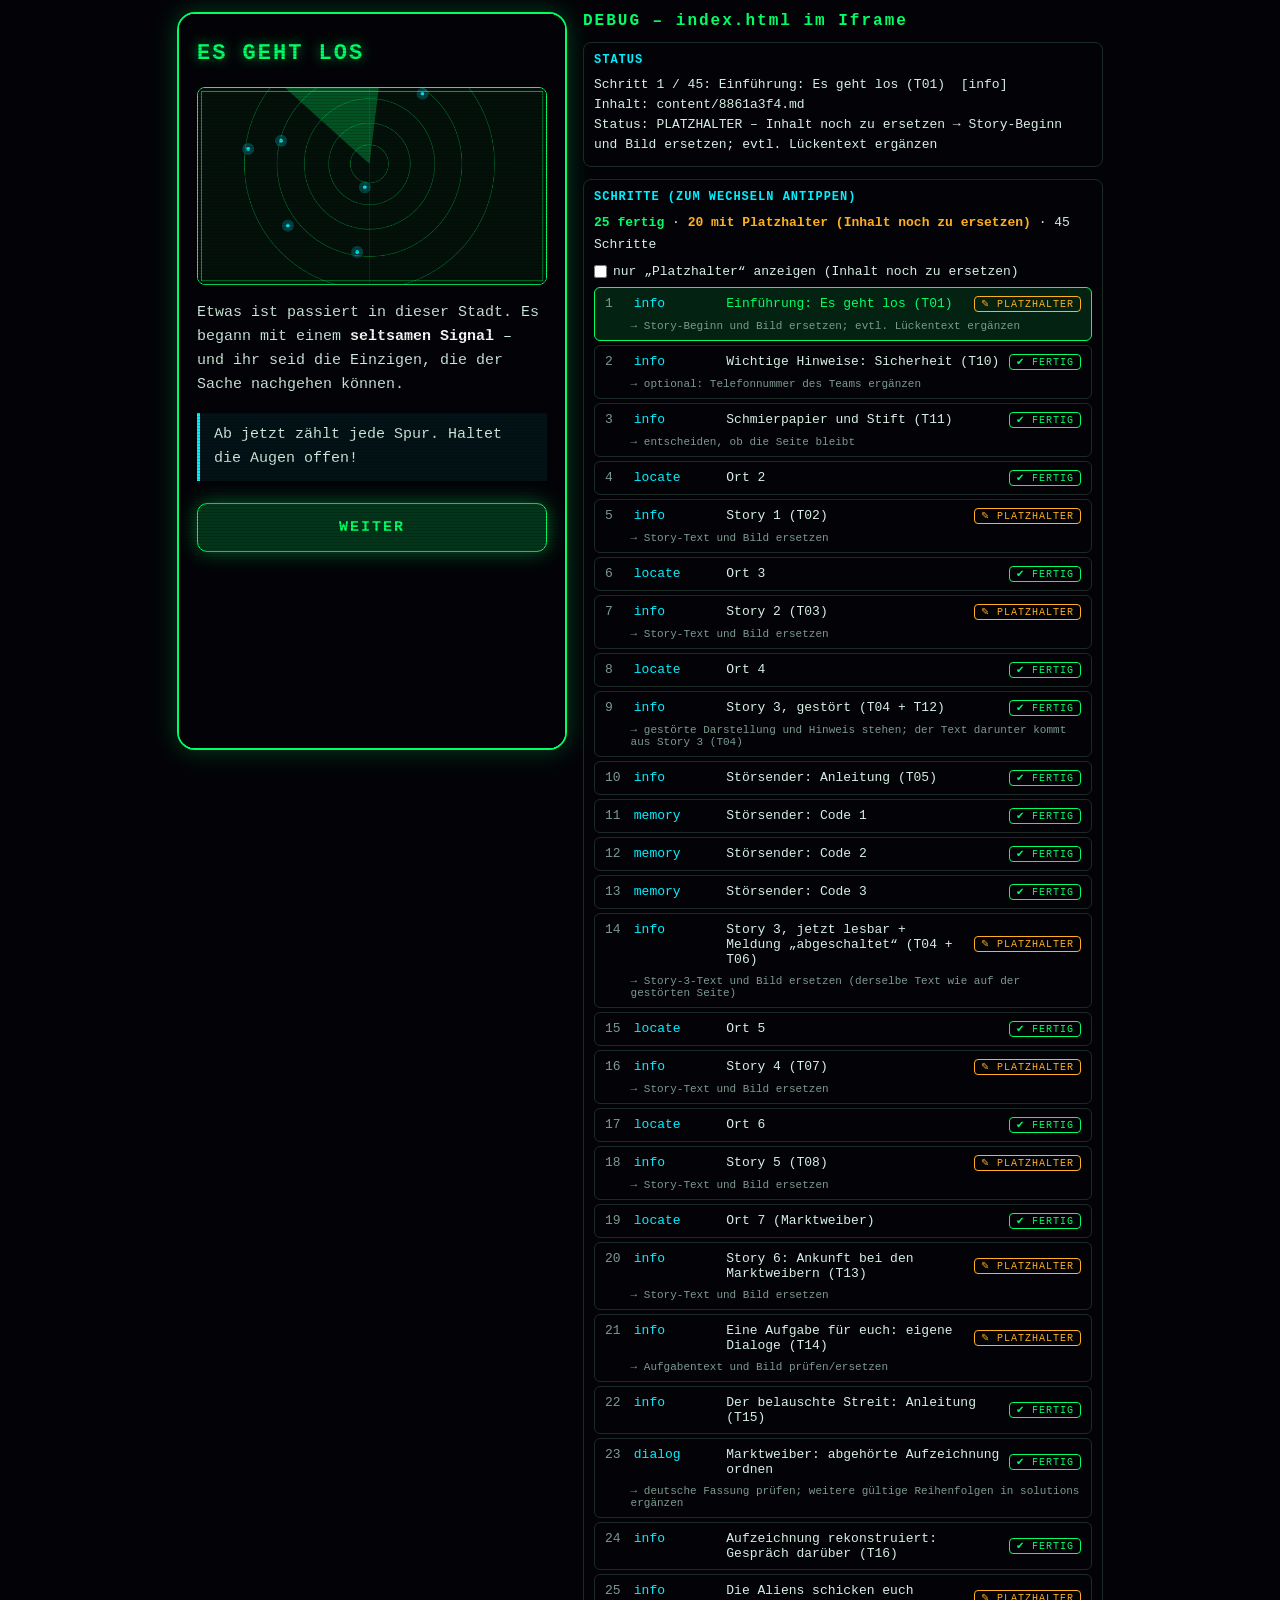
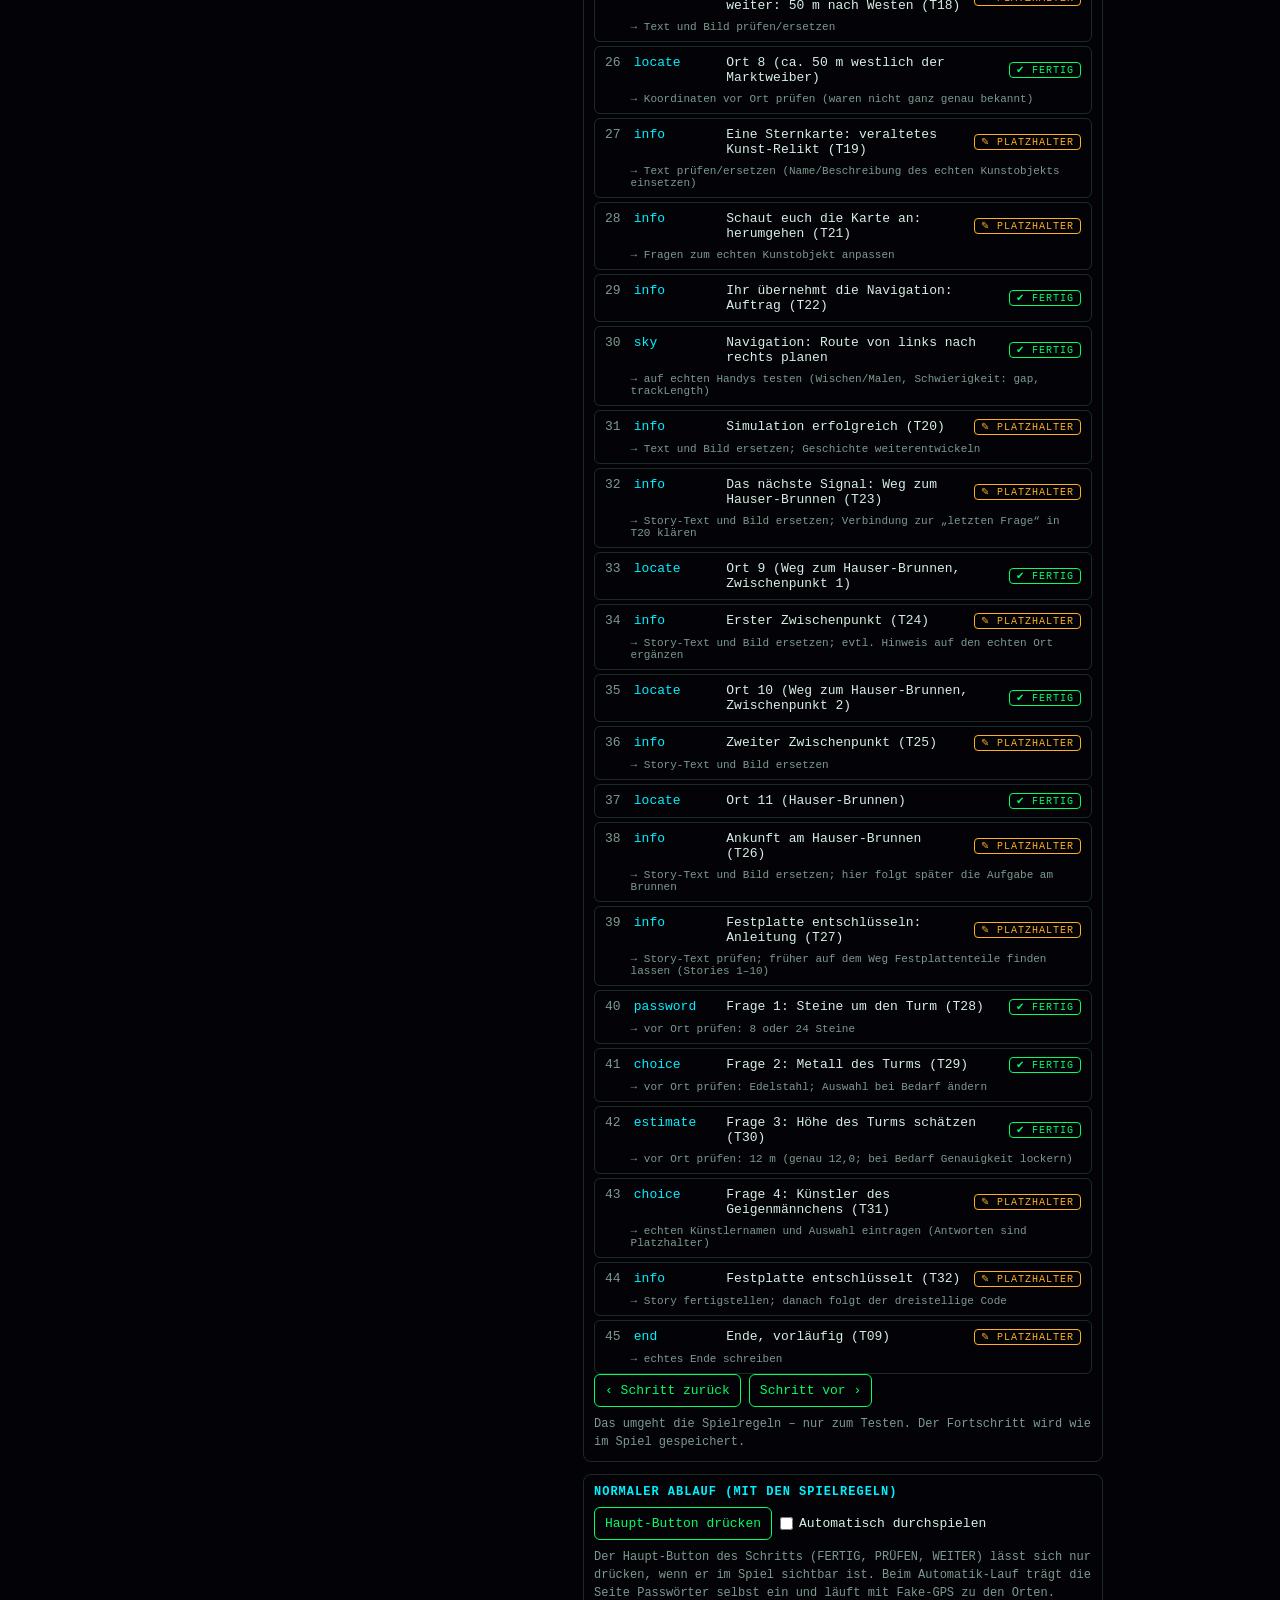
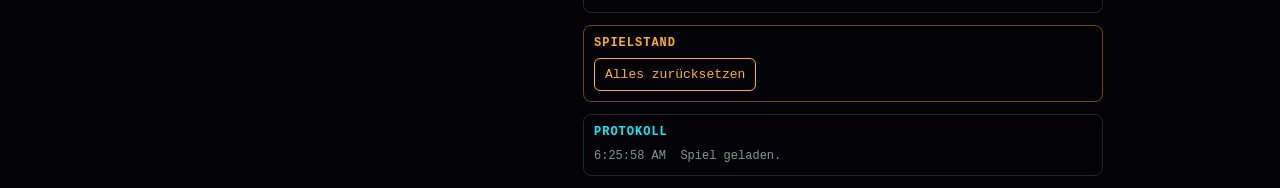
==== commit 5fcb73a8: "V29" ====
--- a/debug.html
+++ b/debug.html
@@ -119,6 +119,25 @@
         <p class="hint" style="margin-top:8px" id="answers"></p>
       </section>
 
+      <section data-for="choice" hidden>
+        <h2>Auswahlfrage</h2>
+        <div class="row">
+          <button type="button" id="chooseRight">Richtige Antwort wählen + prüfen</button>
+          <button type="button" id="chooseWrong">Falsche Antwort wählen + prüfen</button>
+        </div>
+        <p class="hint" style="margin-top:8px" id="choiceAnswers"></p>
+      </section>
+
+      <section data-for="estimate" hidden>
+        <h2>Schätzfrage</h2>
+        <div class="row">
+          <button type="button" id="estRight">Richtige Zahl eintragen</button>
+          <button type="button" id="estLow">Viel zu klein testen</button>
+          <button type="button" id="estHigh">Viel zu groß testen</button>
+        </div>
+        <p class="hint" style="margin-top:8px" id="estAnswer"></p>
+      </section>
+
       <section data-for="memory" hidden>
         <h2>Minispiel: Muster</h2>
         <div class="row">
@@ -312,6 +331,18 @@
     log(`Passwort „${answers[0]}“ eingetragen.`);
   }));
   $("fillWrong").addEventListener("click", () => act("Passwort", () => { fillPassword("falsch-" + Date.now() % 1000); log("Falsches Passwort eingetragen."); }));
+
+  /* ---------- Fragen: Auswahl und Schätzen ---------- */
+  $("chooseRight").addEventListener("click", () => act("Auswahl", () => { ev("current.instance.debugPick(true)"); log("Richtige Antwort gewählt."); }));
+  $("chooseWrong").addEventListener("click", () => act("Auswahl", () => { ev("current.instance.debugPick(false)"); log("Falsche Antwort gewählt."); }));
+  const estimateTo = (factor) => act("Schätzen", () => {
+    const a = snapshot().info.answer;
+    ev(`current.instance.debugAnswer(${JSON.stringify(String((a * factor).toFixed(1)))})`);
+    log(`Schätzung ${(a * factor).toFixed(1)} eingetragen.`);
+  });
+  $("estRight").addEventListener("click", () => estimateTo(1));
+  $("estLow").addEventListener("click", () => estimateTo(0.4));
+  $("estHigh").addEventListener("click", () => estimateTo(1.8));
 
   /* ---------- Minispiel ---------- */
   function memoryCells() { return [...gameWindow().document.querySelectorAll("#view .mem-cell")]; }
@@ -364,6 +395,10 @@
         else if (s.info.phase === "input") solveMemory();
       } else if (t === "password") {
         if (autoWait === 0) { fillPassword((s.step.answers || [""])[0]); autoWait = 1; }
+      } else if (t === "choice") {
+        if (autoWait === 0) { ev("current.instance.debugPick(true)"); autoWait = 1; }
+      } else if (t === "estimate") {
+        if (autoWait === 0) { ev(`current.instance.debugAnswer(${JSON.stringify(String(s.info.answer))})`); autoWait = 1; }
       } else if (autoWait === 0 && mainButton()) {
         pressMain();
         autoWait = 1;
@@ -439,6 +474,8 @@
     }
     document.querySelectorAll("[data-for]").forEach((sec) => { sec.hidden = sec.dataset.for !== s.step.type; });
     if (s.step.type === "password") $("answers").textContent = `Richtig: ${(s.step.answers || []).join(", ")}`;
+    if (s.step.type === "choice") $("choiceAnswers").textContent = `Richtig: ${(s.step.answers || []).join(", ")}${s.step.failTo ? "   · bei Fehler → " + s.step.failTo : ""}`;
+    if (s.step.type === "estimate") $("estAnswer").textContent = `Richtig: ${s.step.answer} ${s.step.unit || ""}`;
 
     const lines = [`Schritt ${s.index + 1} / ${s.total}: ${s.step.title || s.step.id}  [${s.step.type}]`];
     if (s.step.md) lines.push(`Inhalt: content/${s.step.md}.md`);
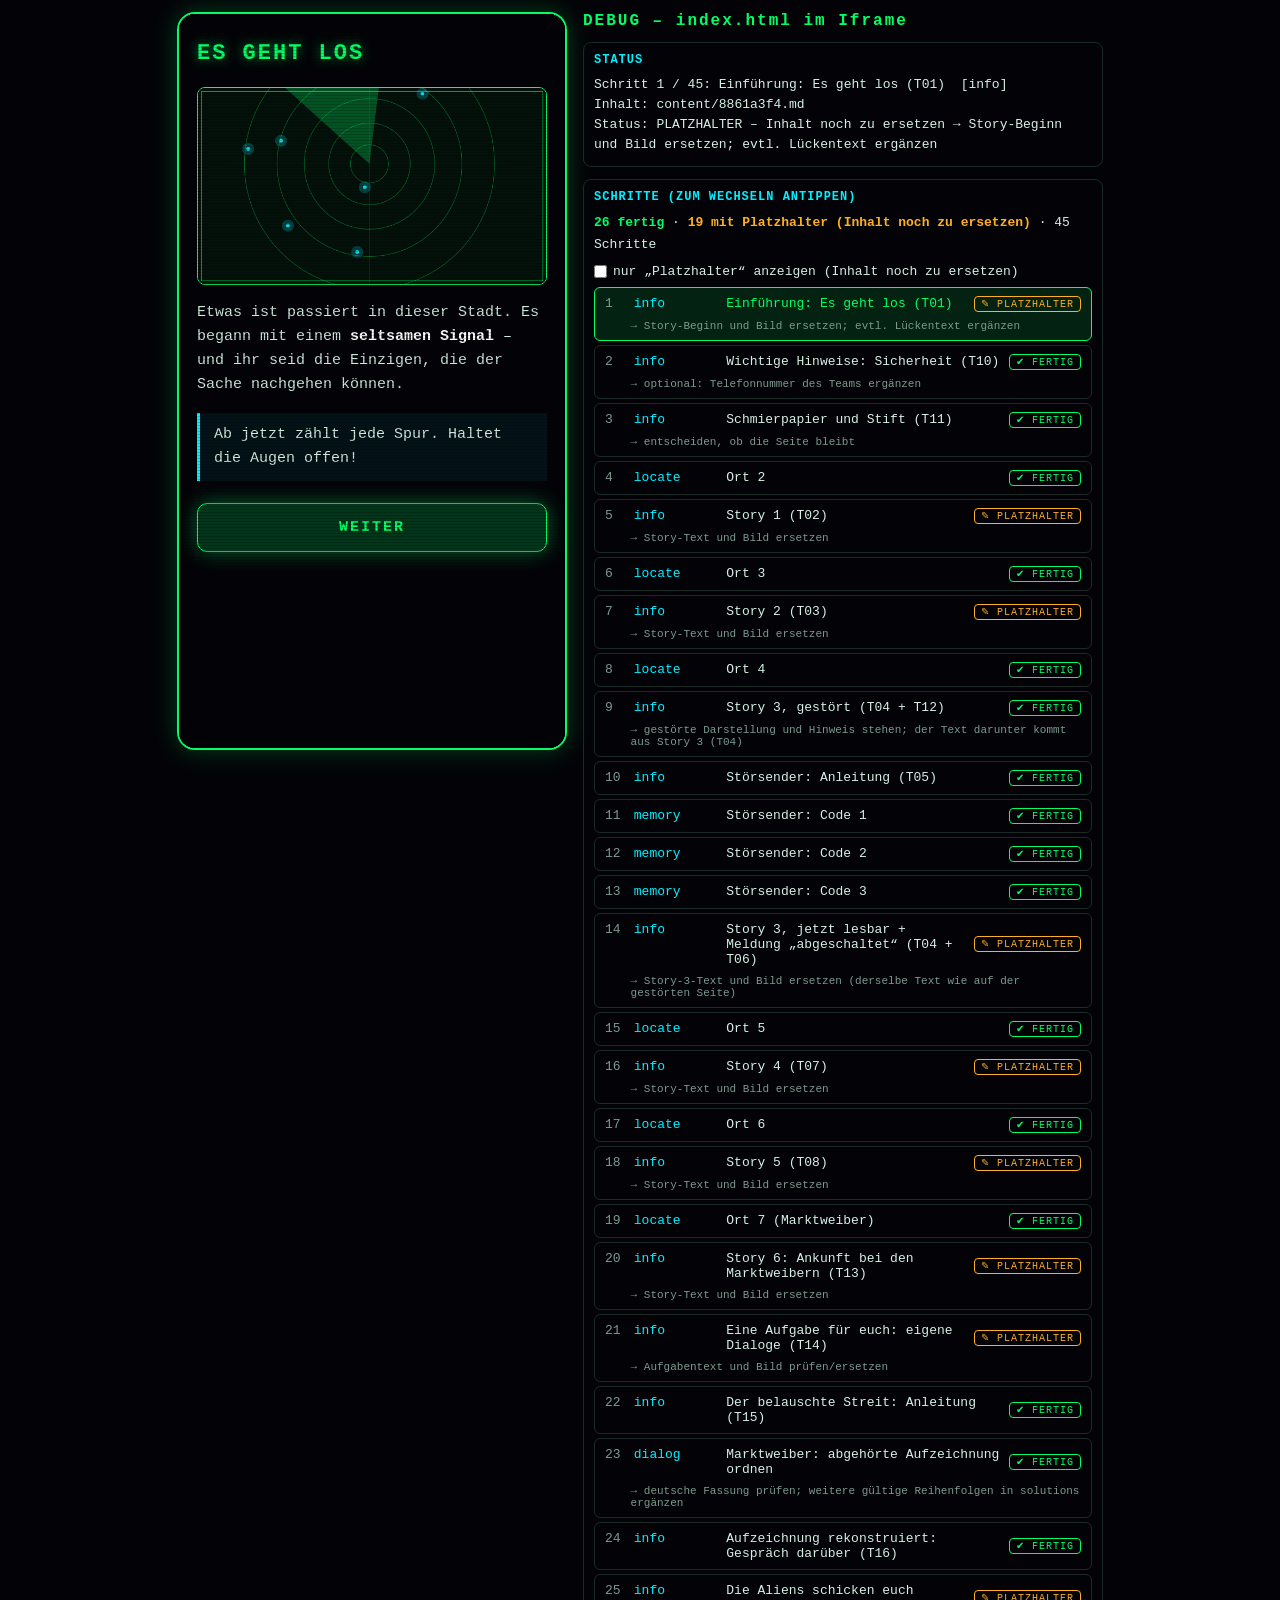
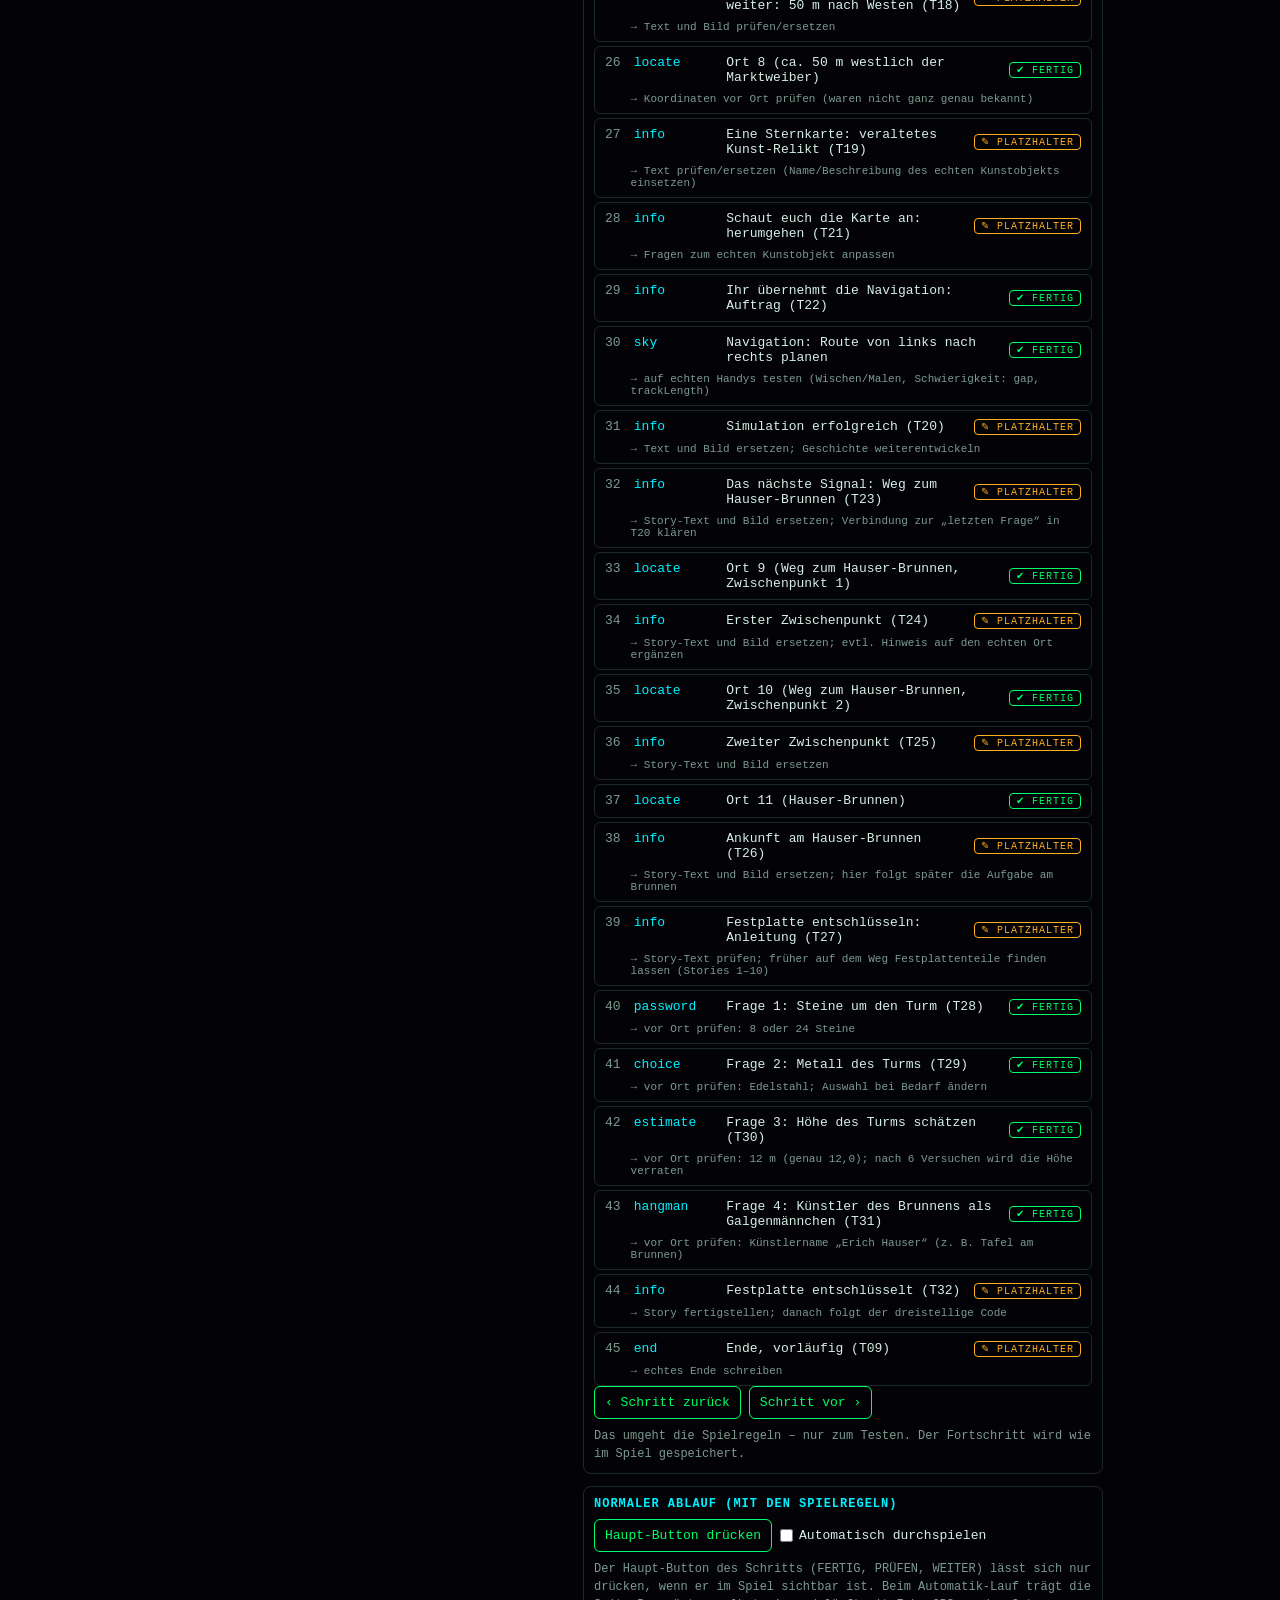
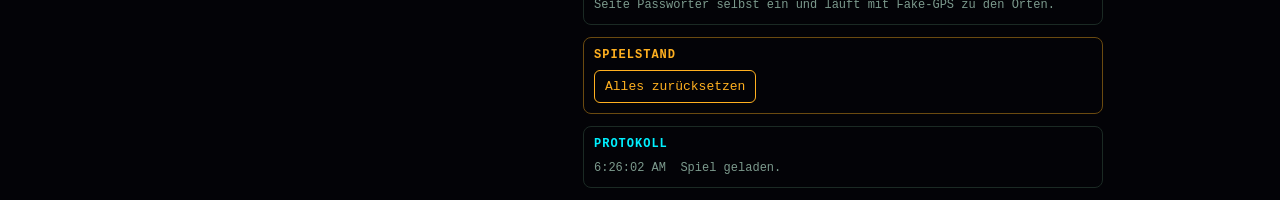
==== commit 480bb1e7: "V30" ====
--- a/debug.html
+++ b/debug.html
@@ -128,6 +128,16 @@
         <p class="hint" style="margin-top:8px" id="choiceAnswers"></p>
       </section>
 
+      <section data-for="hangman" hidden>
+        <h2>Galgenmännchen</h2>
+        <div class="row">
+          <button type="button" id="hangSolve">Namen lösen</button>
+          <button type="button" id="hangWrong">Falschen Buchstaben raten</button>
+          <button type="button" id="hangFail">Figur fertig machen (6 Fehler)</button>
+        </div>
+        <p class="hint" style="margin-top:8px" id="hangInfo"></p>
+      </section>
+
       <section data-for="estimate" hidden>
         <h2>Schätzfrage</h2>
         <div class="row">
@@ -340,6 +350,9 @@
     ev(`current.instance.debugAnswer(${JSON.stringify(String((a * factor).toFixed(1)))})`);
     log(`Schätzung ${(a * factor).toFixed(1)} eingetragen.`);
   });
+  $("hangSolve").addEventListener("click", () => act("Galgenmännchen", () => { ev("current.instance.debugSolve()"); log("Namen gelöst."); }));
+  $("hangWrong").addEventListener("click", () => act("Galgenmännchen", () => { ev("current.instance.debugGuess('Q')"); log("Falschen Buchstaben geraten."); }));
+  $("hangFail").addEventListener("click", () => act("Galgenmännchen", () => { ev("current.instance.debugFail()"); log("Figur fertig gemacht."); }));
   $("estRight").addEventListener("click", () => estimateTo(1));
   $("estLow").addEventListener("click", () => estimateTo(0.4));
   $("estHigh").addEventListener("click", () => estimateTo(1.8));
@@ -397,6 +410,8 @@
         if (autoWait === 0) { fillPassword((s.step.answers || [""])[0]); autoWait = 1; }
       } else if (t === "choice") {
         if (autoWait === 0) { ev("current.instance.debugPick(true)"); autoWait = 1; }
+      } else if (t === "hangman") {
+        if (autoWait === 0) { ev("current.instance.debugSolve()"); autoWait = 1; }
       } else if (t === "estimate") {
         if (autoWait === 0) { ev(`current.instance.debugAnswer(${JSON.stringify(String(s.info.answer))})`); autoWait = 1; }
       } else if (autoWait === 0 && mainButton()) {
@@ -475,6 +490,7 @@
     document.querySelectorAll("[data-for]").forEach((sec) => { sec.hidden = sec.dataset.for !== s.step.type; });
     if (s.step.type === "password") $("answers").textContent = `Richtig: ${(s.step.answers || []).join(", ")}`;
     if (s.step.type === "choice") $("choiceAnswers").textContent = `Richtig: ${(s.step.answers || []).join(", ")}${s.step.failTo ? "   · bei Fehler → " + s.step.failTo : ""}`;
+    if (s.step.type === "hangman" && s.info) $("hangInfo").textContent = `Gesucht: ${s.info.word}   Stand: ${s.info.shown}   Fehler: ${s.info.mistakes} / ${s.info.max}${s.info.failTo ? "   · bei Fehler → " + s.info.failTo : ""}`;
     if (s.step.type === "estimate") $("estAnswer").textContent = `Richtig: ${s.step.answer} ${s.step.unit || ""}`;
 
     const lines = [`Schritt ${s.index + 1} / ${s.total}: ${s.step.title || s.step.id}  [${s.step.type}]`];
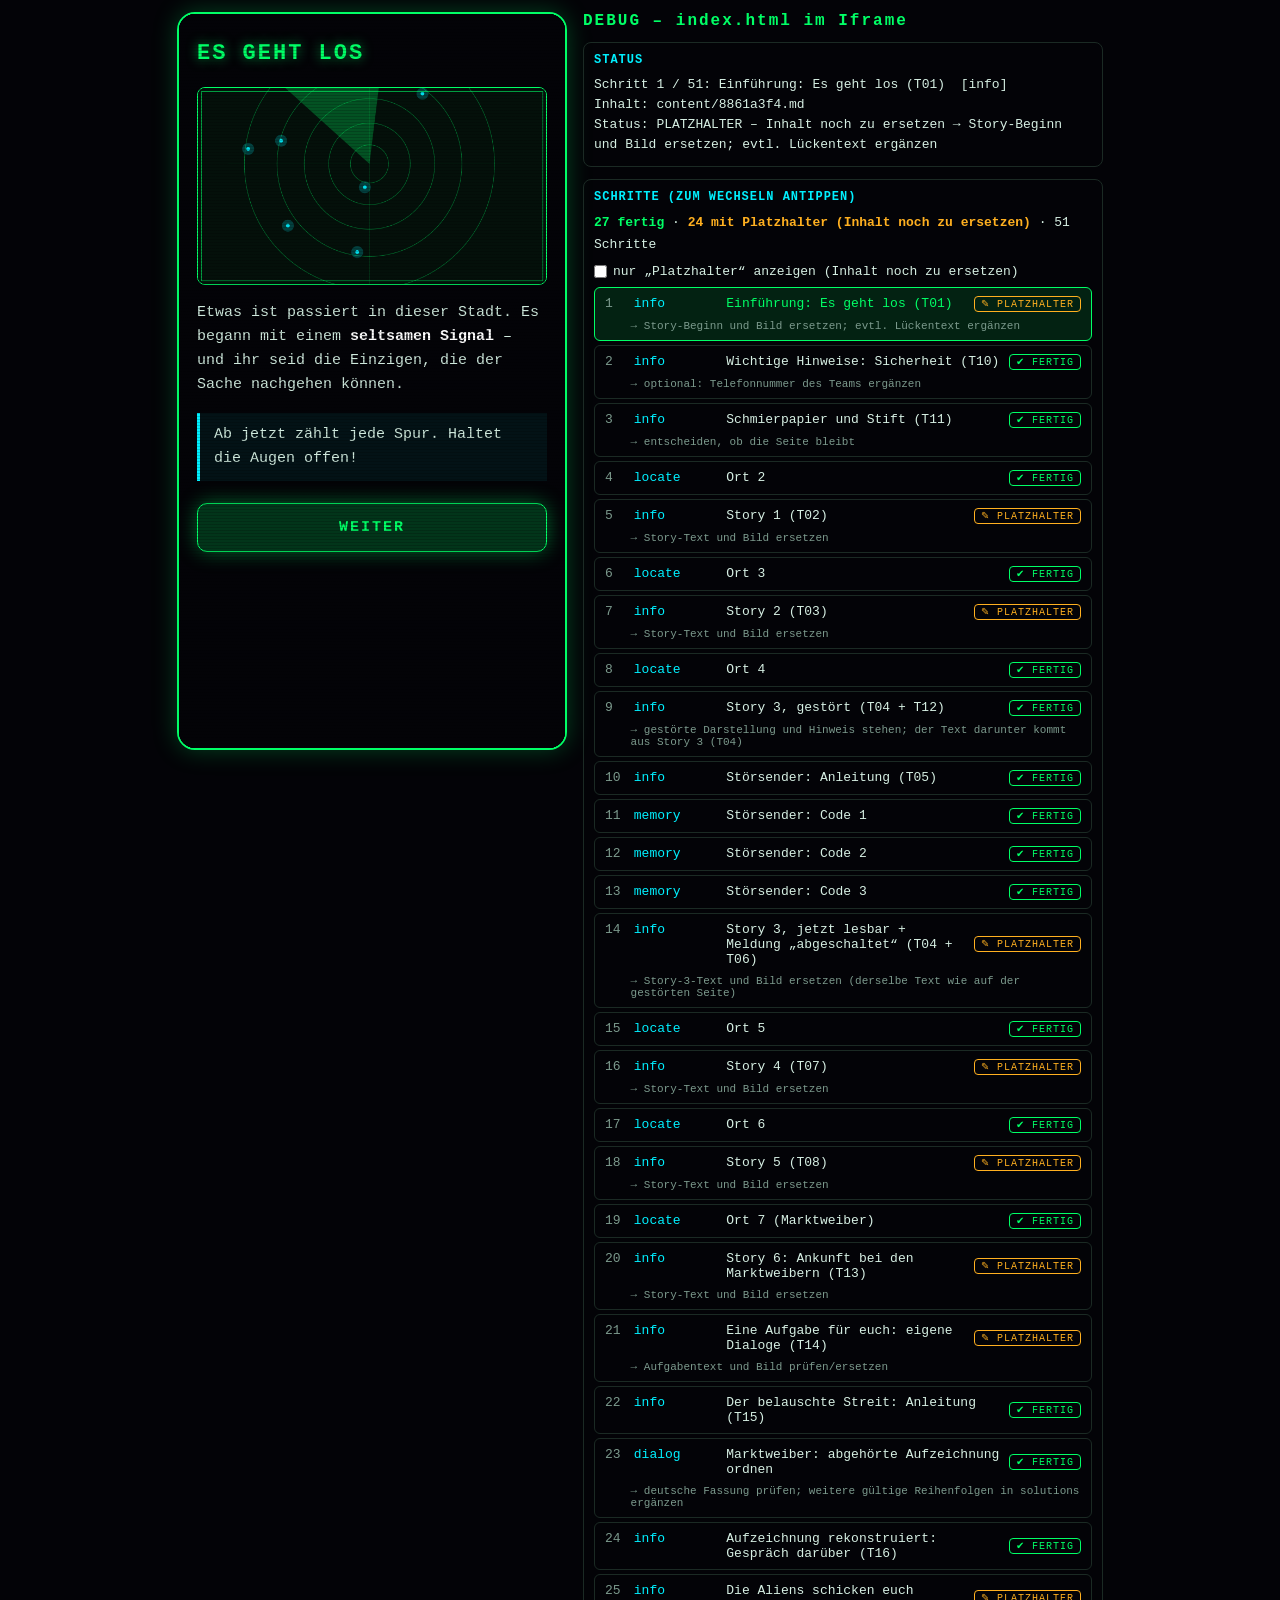
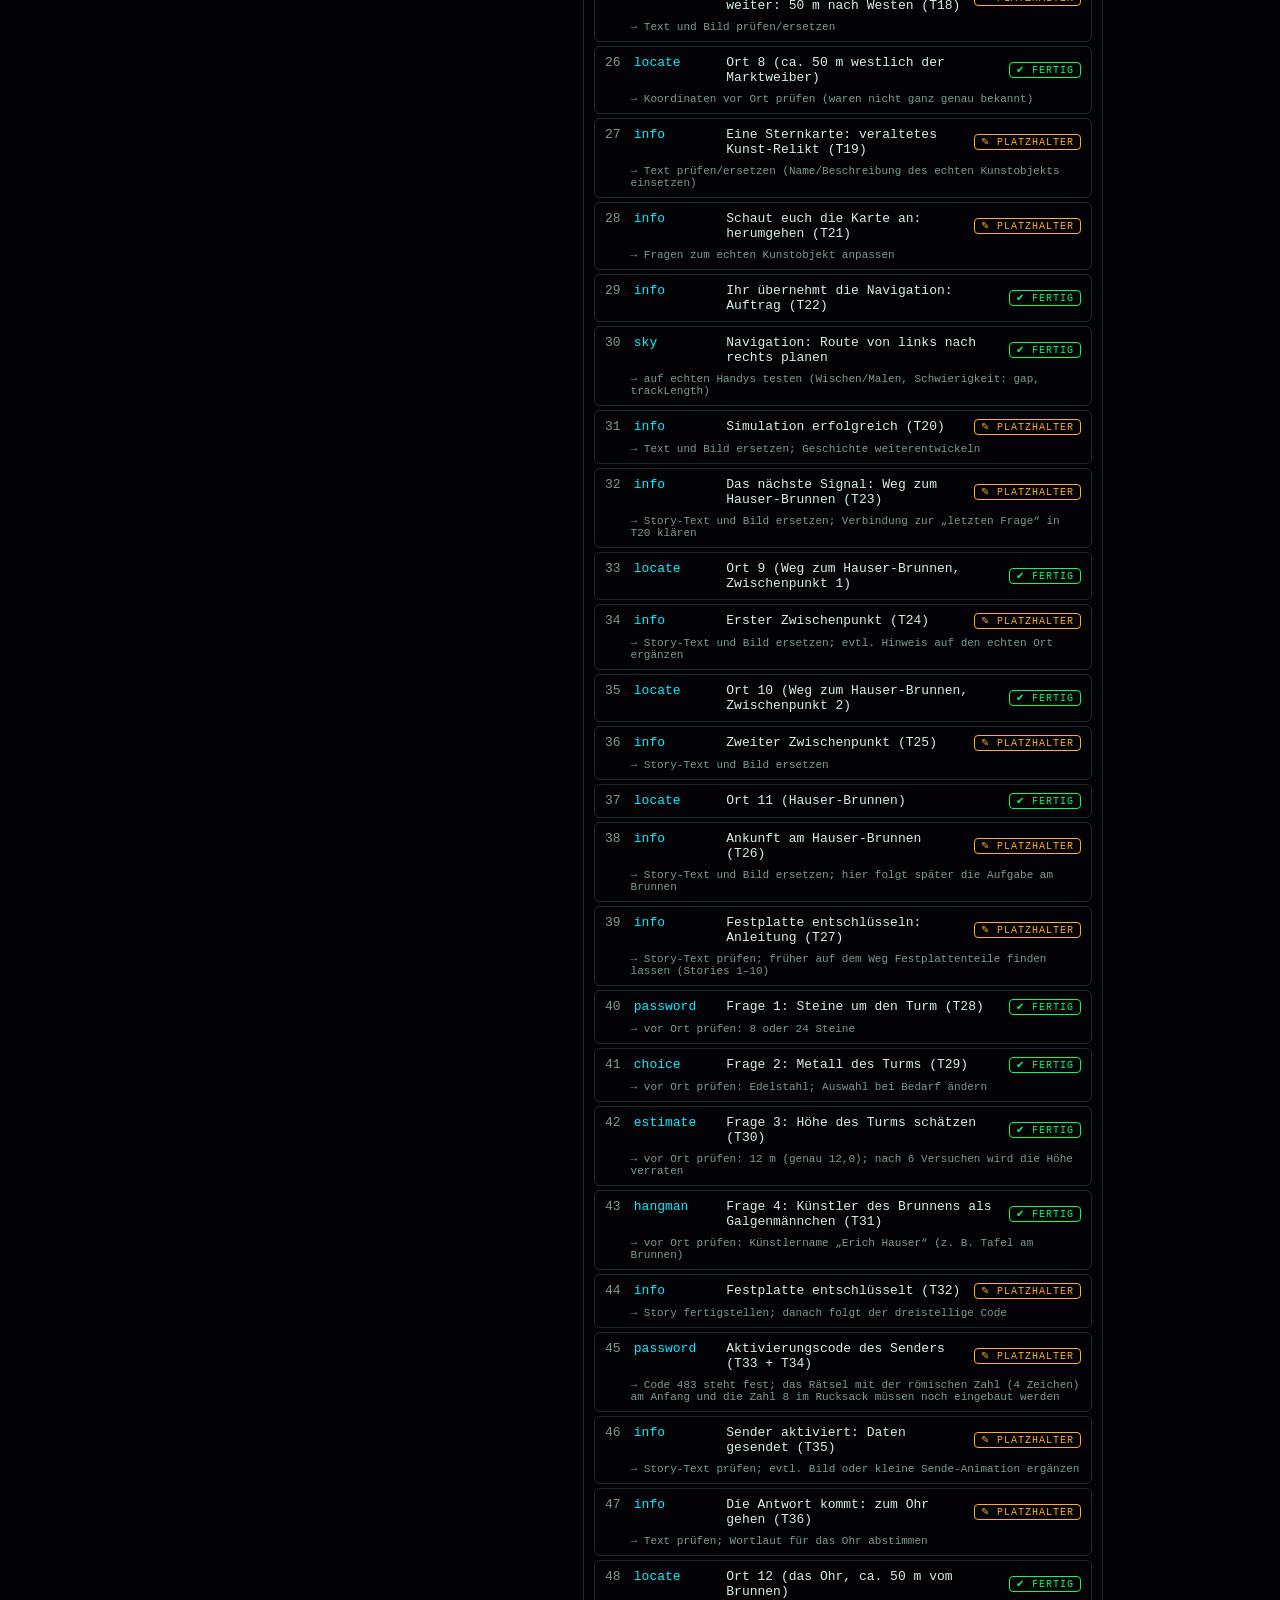
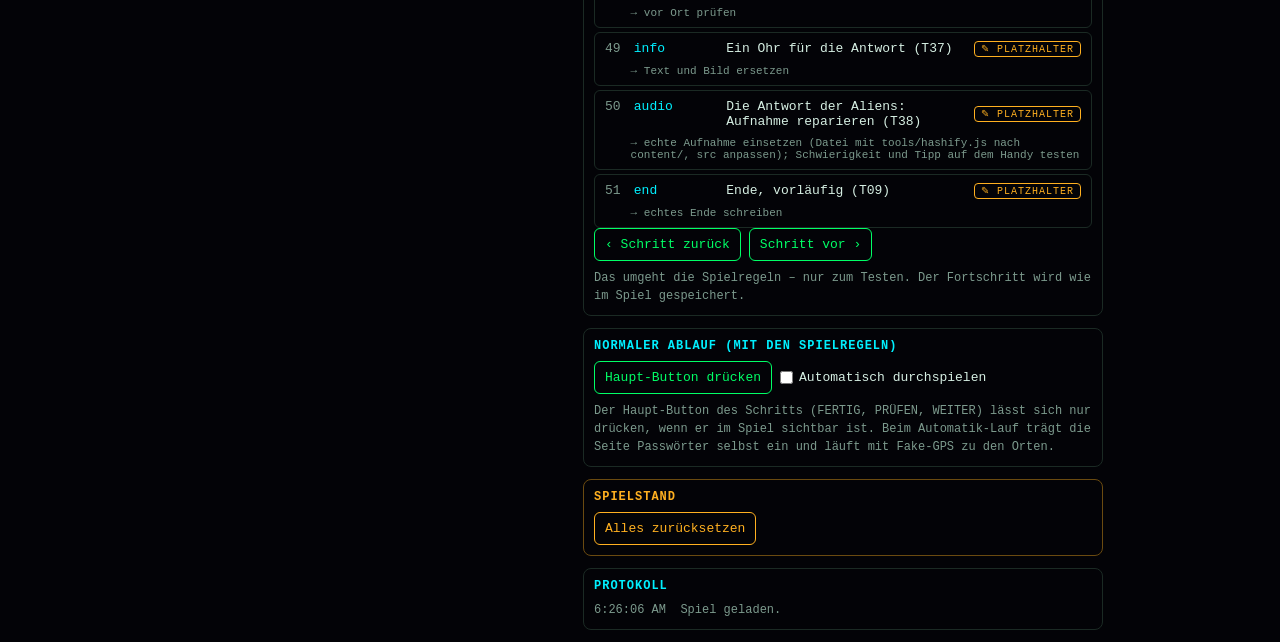
==== commit c14ae4a6: "V35" ====
--- a/debug.html
+++ b/debug.html
@@ -128,6 +128,17 @@
         <p class="hint" style="margin-top:8px" id="choiceAnswers"></p>
       </section>
 
+      <section data-for="audio" hidden>
+        <h2>Audio-Aufgabe</h2>
+        <div class="row">
+          <button type="button" id="audSolve">Richtig einstellen</button>
+          <button type="button" id="audScramble">Verstellen</button>
+          <button type="button" id="audPlay">Anhören</button>
+          <button type="button" id="audPause">Pause</button>
+        </div>
+        <p class="hint" style="margin-top:8px" id="audInfo"></p>
+      </section>
+
       <section data-for="hangman" hidden>
         <h2>Galgenmännchen</h2>
         <div class="row">
@@ -350,6 +361,10 @@
     ev(`current.instance.debugAnswer(${JSON.stringify(String((a * factor).toFixed(1)))})`);
     log(`Schätzung ${(a * factor).toFixed(1)} eingetragen.`);
   });
+  $("audSolve").addEventListener("click", () => act("Audio", () => { ev("current.instance.debugSolve()"); log("Regler richtig eingestellt."); }));
+  $("audScramble").addEventListener("click", () => act("Audio", () => { ev("current.instance.debugScramble()"); log("Regler verstellt."); }));
+  $("audPlay").addEventListener("click", () => act("Audio", () => { ev("current.instance.debugPlay()"); log("Anhören."); }));
+  $("audPause").addEventListener("click", () => act("Audio", () => { ev("current.instance.debugPause()"); log("Pause."); }));
   $("hangSolve").addEventListener("click", () => act("Galgenmännchen", () => { ev("current.instance.debugSolve()"); log("Namen gelöst."); }));
   $("hangWrong").addEventListener("click", () => act("Galgenmännchen", () => { ev("current.instance.debugGuess('Q')"); log("Falschen Buchstaben geraten."); }));
   $("hangFail").addEventListener("click", () => act("Galgenmännchen", () => { ev("current.instance.debugFail()"); log("Figur fertig gemacht."); }));
@@ -410,6 +425,9 @@
         if (autoWait === 0) { fillPassword((s.step.answers || [""])[0]); autoWait = 1; }
       } else if (t === "choice") {
         if (autoWait === 0) { ev("current.instance.debugPick(true)"); autoWait = 1; }
+      } else if (t === "audio") {
+        if (!s.info.solved) ev("current.instance.debugSolve()");
+        else if (mainButton()) pressMain();
       } else if (t === "hangman") {
         if (autoWait === 0) { ev("current.instance.debugSolve()"); autoWait = 1; }
       } else if (t === "estimate") {
@@ -490,6 +508,7 @@
     document.querySelectorAll("[data-for]").forEach((sec) => { sec.hidden = sec.dataset.for !== s.step.type; });
     if (s.step.type === "password") $("answers").textContent = `Richtig: ${(s.step.answers || []).join(", ")}`;
     if (s.step.type === "choice") $("choiceAnswers").textContent = `Richtig: ${(s.step.answers || []).join(", ")}${s.step.failTo ? "   · bei Fehler → " + s.step.failTo : ""}`;
+    if (s.step.type === "audio" && s.info) $("audInfo").textContent = `Geladen: ${s.info.ready ? "ja" : s.info.failed ? "FEHLER" : "…"}   Signal: ${s.info.quality} %   klar: ${s.info.solved ? "ja" : "nein"}   spielt: ${s.info.playing ? "ja" : "nein"}   Richtig: ${s.info.target.reverse ? "rückwärts" : "vorwärts"}, Tempo ×${s.info.target.rate.toFixed(2)}, Tiefen ${s.info.target.bass}, Höhen ${s.info.target.treble}`;
     if (s.step.type === "hangman" && s.info) $("hangInfo").textContent = `Gesucht: ${s.info.word}   Stand: ${s.info.shown}   Fehler: ${s.info.mistakes} / ${s.info.max}${s.info.failTo ? "   · bei Fehler → " + s.info.failTo : ""}`;
     if (s.step.type === "estimate") $("estAnswer").textContent = `Richtig: ${s.step.answer} ${s.step.unit || ""}`;
 
